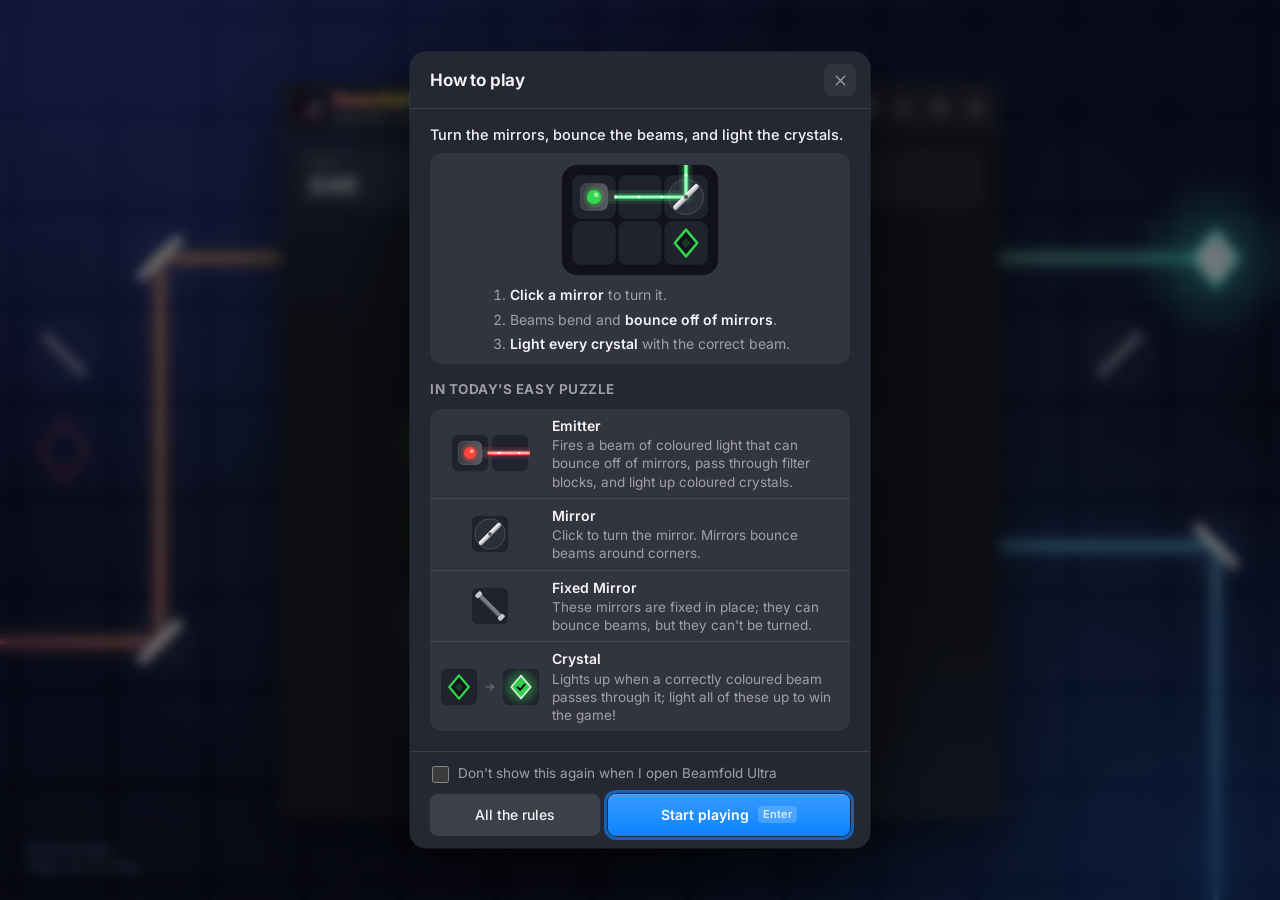
==== beamfold-ultra/index.html @ aa5f932f "One site: the home page and a page for each of the four games Co-Authored-By: Claude Fable 5.2 <nore" ====
<!doctype html>
<html lang="en">
<head>
<meta charset="utf-8">
<meta name="viewport" content="width=device-width, initial-scale=1, viewport-fit=cover">
<meta name="color-scheme" content="light dark">
<meta name="theme-color" content="#242634">
<title>Beamfold Ultra</title>
<meta name="description" content="The full Beamfold: coloured light, splitters and filters. A harder daily light puzzle.">
<link rel="icon" type="image/svg+xml" href="./favicon.svg">
<script>
  // Pick the theme before first paint so the page never flashes the wrong one.
  (function () {
    var t = null;
    try { t = (JSON.parse(localStorage.getItem('beamfold.ultra.v1') || '{}')).theme; } catch (e) { /* private mode */ }
    if (t !== 'light' && t !== 'dark') t = 'dark'; // dark unless the player has chosen light with the appearance button
    document.documentElement.dataset.theme = t;
  })();
</script>
  <script type="module" crossorigin src="./assets/index-Ds0seEr5.js"></script>
  <link rel="stylesheet" crossorigin href="./assets/index-DTbX7Xtz.css">
  <meta name="robots" content="noindex, nofollow">
</head>
<body>
<div id="desk">
  <!-- Behind the window on a big screen: a giant, dim Beamfold board, with the logo's beam bending round the window. -->
  <svg class="backdrop" aria-hidden="true" focusable="false">
    <defs>
      <pattern id="bd-tile" x="-48" y="-48" width="96" height="96" patternUnits="userSpaceOnUse"><rect x="5" y="5" width="86" height="86" rx="15"/></pattern>
      <linearGradient id="bd-a" gradientUnits="userSpaceOnUse" x1="-800" y1="192" x2="576" y2="-192"><stop offset="0" class="b1"/><stop offset=".5" class="b2"/><stop offset="1" class="b3"/></linearGradient>
      <linearGradient id="bd-b" gradientUnits="userSpaceOnUse" x1="576" y1="620" x2="330" y2="96"><stop offset="0" class="b4"/><stop offset="1" class="b5"/></linearGradient>
      <radialGradient id="bd-g"><stop offset="0" class="g1"/><stop offset="1" class="g2"/></radialGradient>
    </defs>
    <svg x="50%" y="50%" overflow="visible">
      <rect class="bd-tiles" x="-2400" y="-1500" width="4800" height="3000" fill="url(#bd-tile)"/>
      <g class="bd-scene">
      <g class="bd-ray" stroke="url(#bd-a)">
        <path class="halo" pathLength="1" d="M-1400 192H-480V-192H576"/>
        <path class="glow" pathLength="1" d="M-1400 192H-480V-192H576"/>
        <path class="core" pathLength="1" d="M-1400 192H-480V-192H576"/>
        <path class="hot" pathLength="1" d="M-1400 192H-480V-192H576"/>
      </g>
      <g class="bd-ray b" stroke="url(#bd-b)">
        <path class="halo" pathLength="1" d="M576 1100V96H0"/>
        <path class="glow" pathLength="1" d="M576 1100V96H0"/>
        <path class="core" pathLength="1" d="M576 1100V96H0"/>
        <path class="hot" pathLength="1" d="M576 1100V96H0"/>
      </g>
      <g class="bd-ring"><circle cx="-480" cy="192" r="31"/><circle cx="-480" cy="-192" r="31"/><circle cx="576" cy="96" r="31"/><circle cx="-576" cy="-96" r="31"/><circle cx="480" cy="-96" r="31"/></g>
      <g class="bd-mirror"><path d="M-498 210l36-36"/><path d="M-498-174l36-36"/><path d="M558 78l36 36"/></g>
      <g class="bd-mirror idle"><path d="M-594-114l36 36"/><path d="M462-78l36-36"/></g>
      <path class="bd-gem idle" d="M-576-30l24 30-24 30-24-30z"/>
      <circle class="bd-gem-glow" cx="576" cy="-192" r="84" fill="url(#bd-g)"/>
      <path class="bd-gem" d="M576-222l24 30-24 30-24-30z"/>
      <path class="bd-gem lit" d="M576-222l24 30-24 30-24-30z"/>
      </g>
    </svg>
  </svg>
  <p class="desk-note" aria-hidden="true">Bend the light.<br>Wake the crystals.</p>
  <main class="window" id="window">
    <header class="titlebar">
      <a class="home-link" href="../" title="All games" aria-label="All games" style="display:flex;flex:none;border-radius:8px"><img class="mark" src="./favicon.svg" alt="" width="30" height="30"></a>
      <div class="title">
        <h1><span class="wordmark name">Beamfold Ultra</span></h1>
        <p id="subtitle">Daily puzzle</p>
      </div>
      <nav class="toolbar" aria-label="Game menu">
        <button class="tb" data-act="intro" title="How to play" aria-label="How to play">
          <svg viewBox="0 0 24 24"><circle cx="12" cy="12" r="9"/><path d="M9.4 9.3a2.7 2.7 0 1 1 3.9 2.5c-.8.5-1.3 1-1.3 2"/><circle cx="12" cy="16.9" r=".6" fill="currentColor"/></svg>
        </button>
        <button class="tb" data-act="stats" title="Statistics" aria-label="Statistics">
          <svg viewBox="0 0 24 24"><path d="M5 20V11M12 20V4M19 20v-6"/></svg>
        </button>
        <button class="tb" data-act="sound" id="tb-sound" title="Sound" aria-label="Sound" aria-pressed="true"></button>
        <button class="tb" data-act="theme" id="tb-theme" title="Switch appearance" aria-label="Switch between light and dark"></button>
      </nav>
      <div class="seg" id="seg" role="tablist" aria-label="Puzzle">
        <i class="seg-thumb" aria-hidden="true"></i>
        <button role="tab" data-act="mode" data-mode="easy" aria-selected="false">Easy</button>
        <button role="tab" data-act="mode" data-mode="hard" aria-selected="false">Hard</button>
        <button role="tab" data-act="mode" data-mode="free" aria-selected="false">Free Play</button>
      </div>
    </header>

    <section class="gauges" aria-label="Progress">
      <div class="gauge">
        <span class="label">Time</span>
        <span class="value" id="g-time">0:00</span>
      </div>
      <div class="gauge">
        <span class="label">Moves</span>
        <span class="value"><span id="g-moves">0</span><small id="g-par"></small></span>
      </div>
      <div class="gauge">
        <span class="label">Crystals</span>
        <span class="pips" id="g-pips"></span>
      </div>
    </section>

    <section class="stage" id="stage">
      <canvas id="board" aria-label="Puzzle board"></canvas>
      <div class="cover" id="cover"></div>
    </section>

    <footer class="actions" id="actions"></footer>
  </main>
</div>

<div class="scrim" id="scrim" hidden>
  <div class="sheet" id="sheet" role="dialog" aria-modal="true" tabindex="-1"></div>
</div>
<div class="toast" id="toast" role="status" aria-live="polite"></div>
</body>
</html>
---- beamfold-ultra/assets/index-DTbX7Xtz.css ----
@font-face{font-family:Inter Variable;font-style:normal;font-display:swap;font-weight:100 900;src:url(./inter-latin-wght-normal-Dx4kXJAl.woff2)format("woff2")}:root{--font:-apple-system, BlinkMacSystemFont, "SF Pro Text", "Inter Variable", "Segoe UI", system-ui, sans-serif;--spring:cubic-bezier(.2, .9, .3, 1.25);--ease:cubic-bezier(.25, .1, .25, 1);--seg-w:168px;--red:#ff3b30;--green:#22b14c;--yellow:#f5a700;--blue:#007aff;--magenta:#c93fdc;--cyan:#12b3c7;--white:#fff;--desk:radial-gradient(1100px 760px at 12% 8%, #cfe0ff 0%, transparent 62%), radial-gradient(1000px 720px at 92% 94%, #ffd9ea 0%, transparent 60%), linear-gradient(160deg, #e6ebf8, #f2e9f7);--brand-1:#ec4a70;--brand-2:#e89a00;--brand-3:#0fb0ac;--bd-tile:#ffffff6b;--bd-tile-edge:#ffffffa6;--bd-1:#ff6f8f;--bd-2:#ffc21f;--bd-3:#22cfc8;--bd-4:#4d9dff;--bd-5:#b57bff;--bd-ray:.8;--bd-hot:.3;--bd-mirror:#98a0c6;--bd-mirror-shadow:#3c467840;--bd-ring:#ffffff80;--bd-ring-edge:#46508229;--bd-gem:#fff;--bd-note:#3c426480;--win-wash:radial-gradient(120% 50% at 0% 0%, #007aff0b, transparent 70%), radial-gradient(110% 45% at 100% 100%, #ff5a7a0a, transparent 70%);--win:#f6f6f7;--bar:#f6f6f7d1;--hair:#0000001a;--text:#1d1d1f;--text2:#6e6e73;--text3:#8e8e93;--accent:#007aff;--accent-hi:#2b90ff;--focus:#007aff80;--ctl:#fff;--ctl-edge:#00000024;--ctl-hover:#0000000f;--well:#0000000b;--tb-hover:#0000001a;--card:#ffffffd1;--sheet:#f8f8faf0;--sheet-solid:#f8f8fa;--scrim:#00000038;--win-shadow:0 0 0 .5px #00000038, 0 24px 70px #1e285a47, 0 4px 14px #0000001a;--pop-shadow:0 0 0 .5px #0003, 0 22px 60px #0000004d;--go-1:#ffb53d;--go-2:#ff9500;--go-ink:#2b1600;--go-glow:#ff950059;--easy:#007aff;--easy-bg:#d6e8ff;--easy-ink:#0058c4;--hard:#ff9500;--hard-bg:#ffe3bf;--hard-ink:#a85400;--free:#af52de;--free-bg:#ecdcf9;--free-ink:#7a2aa8;--solved-bg:#34c75933;--solved-ink:#1a7a36;--lightningcss-light:initial;--lightningcss-dark: ;color-scheme:light}:root[data-theme=dark]{--red:#ff5a50;--green:#32d74b;--yellow:#ffd60a;--blue:#4aa3ff;--magenta:#e667f5;--cyan:#5ce0ef;--white:#fff;--desk:radial-gradient(900px 640px at 50% 50%, #4da3ff33 0%, transparent 70%), radial-gradient(1100px 760px at 8% 4%, #222f78 0%, transparent 62%), radial-gradient(1000px 720px at 94% 96%, #14326e 0%, transparent 60%),  linear-gradient(160deg, #10143a, #090b18);--brand-1:#ff7a93;--brand-2:#ffd84d;--brand-3:#45e6e0;--bd-tile:#a0b4ff0e;--bd-tile-edge:#a0b4ff0d;--bd-1:#ff5a7a;--bd-2:#ffd84d;--bd-3:#45e6e0;--bd-4:#4da3ff;--bd-5:#5cc8ff;--bd-ray:.8;--bd-hot:.6;--bd-mirror:#fff;--bd-mirror-shadow:#0006;--bd-ring:#a0b4ff0d;--bd-ring-edge:#becdff29;--bd-gem:#eaffff;--bd-note:#c8d0ff6b;--win-wash:radial-gradient(120% 55% at 0% 0%, #4d82ff2b, transparent 70%), radial-gradient(110% 50% at 100% 100%, #4da3ff17, transparent 70%);--win:#1a1b25;--bar:#242634d1;--hair:#ffffff1a;--text:#f5f5f7;--text2:#a1a1a6;--text3:#6e6e73;--accent:#0a84ff;--accent-hi:#3a9bff;--focus:#0a84ffa6;--ctl:#ffffff1c;--ctl-edge:#ffffff12;--ctl-hover:#ffffff1a;--well:#ffffff0f;--tb-hover:#ffffff29;--card:#282a38d1;--sheet:#252733f0;--sheet-solid:#252733;--scrim:#00000080;--win-shadow:0 0 0 .5px #ffffff29, 0 24px 70px #0009;--pop-shadow:0 0 0 .5px #ffffff24, 0 22px 60px #0009;--easy:#0a84ff;--easy-bg:#1c3f6e;--easy-ink:#9ccbff;--hard:#ff9f0a;--hard-bg:#6b4513;--hard-ink:#ffcf8a;--free:#bf5af2;--free-bg:#4f2a6e;--free-ink:#e6c2ff;--solved-bg:#32d74b38;--solved-ink:#86e89b;--lightningcss-light: ;--lightningcss-dark:initial;color-scheme:dark}*{box-sizing:border-box}html,body{height:100%;margin:0}body{font:15px/1.45 var(--font);color:var(--text);background:var(--win);-webkit-font-smoothing:antialiased;-webkit-tap-highlight-color:transparent;overflow-x:hidden}button{font:inherit;color:inherit}h1,h2,h3,p{margin:0}[hidden]{display:none!important}#desk{min-height:100vh;background:var(--win);min-height:100dvh;display:flex}.window{width:100%;min-height:100vh;z-index:1;background:var(--win-wash), var(--win);min-height:100dvh;padding-bottom:env(safe-area-inset-bottom,0px);flex-direction:column;display:flex;position:relative}.titlebar{min-height:calc(52px + env(safe-area-inset-top,0px));padding:env(safe-area-inset-top,0px) 10px 0 16px;background:var(--bar);border-bottom:.5px solid var(--hair);-webkit-backdrop-filter:saturate(180%)blur(20px);backdrop-filter:saturate(180%)blur(20px);-webkit-user-select:none;user-select:none;flex-wrap:wrap;flex:none;align-items:center;display:flex;position:relative}.mark{border-radius:7.5px;flex:none;width:30px;height:30px;margin-right:10px;box-shadow:0 0 0 .5px #ffffff29,0 1px 3px #00000047}.title{flex:1;min-width:0;padding:9px 0}.title h1{letter-spacing:-.01em;font-size:15px;font-weight:650;line-height:1}.wordmark{width:auto;max-width:100%;height:14px;margin:1px 0 4px;display:block;overflow:visible}.b1{stop-color:var(--brand-1)}.b2{stop-color:var(--brand-2)}.b3{stop-color:var(--brand-3)}.sr{clip:rect(0 0 0 0);white-space:nowrap;border:0;width:1px;height:1px;margin:-1px;padding:0;position:absolute;overflow:hidden}.backdrop,.desk-note{display:none}.backdrop{z-index:0;pointer-events:none;width:100%;height:100%;position:fixed;top:0;left:0;-webkit-mask-image:radial-gradient(1180px 860px,#000 50%,#0000 100%);mask-image:radial-gradient(1180px 860px,#000 50%,#0000 100%)}.backdrop pattern rect{fill:var(--bd-tile);stroke:var(--bd-tile-edge);stroke-width:1px}.backdrop .b1{stop-color:var(--bd-1)}.backdrop .b2{stop-color:var(--bd-2)}.backdrop .b3{stop-color:var(--bd-3)}.backdrop .b4{stop-color:var(--bd-4)}.backdrop .b5{stop-color:var(--bd-5)}.bd-scene{transition:opacity 1.2s var(--ease)}#desk:has(.stage:not(.veiled)) .bd-scene{opacity:.13}.bd-ray{fill:none;stroke-linecap:round;stroke-linejoin:round;opacity:var(--bd-ray)}.bd-ray path{stroke-dasharray:1;stroke-dashoffset:1px;animation:1.7s cubic-bezier(.35,.1,.25,1) .5s forwards bd-draw}.bd-ray.b path{animation-duration:1.3s;animation-delay:.9s}.bd-ray .halo{stroke-width:30px;opacity:.1}.bd-ray .glow{stroke-width:15px;opacity:.22}.bd-ray .core{stroke-width:5.5px}.bd-ray .hot{stroke:#fff;stroke-width:1.6px;opacity:var(--bd-hot)}@keyframes bd-draw{to{stroke-dashoffset:0}}.bd-ring circle{fill:var(--bd-ring);stroke:var(--bd-ring-edge);stroke-width:1px}.bd-mirror{fill:none;stroke:var(--bd-mirror);stroke-width:8px;stroke-linecap:round;filter:drop-shadow(0 1px 2px var(--bd-mirror-shadow))}.bd-mirror.idle{opacity:.5}.desk-note{z-index:0;letter-spacing:-.005em;color:var(--bd-note);-webkit-user-select:none;user-select:none;pointer-events:none;margin:0;font-size:13px;font-weight:600;line-height:1.35;position:fixed;bottom:24px;left:28px}.title p{color:var(--text2);white-space:nowrap;text-overflow:ellipsis;font-size:12px;line-height:1.25;overflow:hidden}.toolbar{flex:none;gap:6px;display:flex}.tb{background:var(--well);width:34px;height:34px;color:var(--text2);cursor:pointer;transition:background-color .15s, color .15s, transform .15s var(--spring);border:0;border-radius:9px;flex:none;place-items:center;padding:0;display:grid}.tb svg{fill:none;stroke:currentColor;stroke-width:1.7px;stroke-linecap:round;stroke-linejoin:round;width:19px;height:19px}.tb:active{background:var(--tb-hover);transform:scale(.9)}.tb:focus-visible{outline:3px solid var(--focus);outline-offset:1px}.btn:focus-visible{outline:3px solid var(--focus);outline-offset:1px}.switch:focus-visible{outline:3px solid var(--focus);outline-offset:1px}.tb .swap{animation:swap .35s var(--spring);display:grid}@keyframes swap{0%{opacity:0;transform:rotate(-70deg)scale(.5)}}.seg{--n:2;grid-template-columns:repeat(var(--n), minmax(0, 1fr));background:var(--well);-webkit-user-select:none;user-select:none;border-radius:9px;flex:0 0 calc(100% - 6px);height:32px;margin:0 6px 10px 0;padding:2px;display:grid;position:relative}.seg-thumb{width:calc((100% - 4px) / var(--n));background:var(--easy-bg);height:calc(100% - 4px);box-shadow:0 0 0 .5px var(--ctl-edge), 0 1px 2.5px #00000029;transition:transform .34s var(--spring), background-color .25s;border-radius:7px;position:absolute;top:2px;left:2px}.seg[data-on=hard] .seg-thumb{background:var(--hard-bg);transform:translate(100%)}.seg button{z-index:1;color:var(--text2);cursor:pointer;background:0 0;border:0;border-radius:7px;padding:0;font-size:13.5px;font-weight:600;transition:color .2s;position:relative}.seg button[aria-selected=true]{color:var(--easy-ink)}.seg button[data-mode=hard][aria-selected=true]{color:var(--hard-ink)}.seg button.done:after{content:"✓";color:#34c759;margin-left:5px;font-weight:800}.seg button:focus-visible{outline:3px solid var(--focus);outline-offset:-1px}.seg.wide{flex:none;margin:0 0 14px}.stage.switching #board,.stage.switching .cover-card{animation:switch .38s var(--ease) both}@keyframes switch{0%{opacity:0;transform:scale(.97)}}.gauges{background:var(--well);border-radius:11px;flex:none;grid-template-columns:minmax(0,1fr) minmax(0,1fr) minmax(0,1.5fr);margin:14px 16px 0;display:grid}.gauge{min-width:0;padding:8px 14px 9px}.gauge+.gauge{box-shadow:-.5px 0 0 var(--hair)}.label{letter-spacing:.04em;text-transform:uppercase;color:var(--text3);font-size:11px;font-weight:600;display:block}.value{letter-spacing:-.02em;font-variant-numeric:tabular-nums;font-size:22px;font-weight:650;line-height:1.2;display:block}.value small{color:var(--text2);letter-spacing:0;margin-left:5px;font-size:13px;font-weight:500}.value .bump{animation:bump .28s var(--spring);display:inline-block}@keyframes bump{0%{opacity:.4;transform:translateY(-5px)scale(1.18)}}.pips{flex-wrap:wrap;align-items:center;gap:6px;min-height:26.4px;padding-top:3px;display:flex}.gempip{border:2px solid var(--text3);width:13px;height:13px;transition:background-color .25s, border-color .25s, transform .3s var(--spring), box-shadow .25s;background:0 0;border-radius:3px;flex:none;transform:rotate(45deg)}.gempip.on{border-color:var(--yellow);background:var(--yellow);box-shadow:0 0 8px -1px var(--yellow);transform:rotate(45deg)scale(1.12)}.gempip.bad{border-color:var(--red);background:var(--red)}.pips:has(>:nth-child(7)){gap:4px}.pips:has(>:nth-child(7))>*{border-width:1.5px;border-radius:2.5px;width:10px;height:10px}.pips:has(>:nth-child(9)){gap:3px}.pips:has(>:nth-child(9))>*{border-radius:2px;width:8px;height:8px}.pips.many{gap:5px}.pips.many .gempip{border-radius:2.5px;width:10px;height:10px}.stage.touchy{touch-action:manipulation;-webkit-user-select:none;user-select:none;-webkit-touch-callout:none}.stage{flex:1;place-items:center;min-height:0;padding:14px 12px;display:grid;position:relative}#board{touch-action:manipulation;transition:filter .5s var(--ease), opacity .5s var(--ease), transform .5s var(--ease);border-radius:16px;display:block}.stage.veiled #board{filter:blur(16px)saturate(.7);opacity:.55;transform:scale(.985)}.cover{opacity:0;pointer-events:none;transition:opacity .3s var(--ease);place-items:center;padding:16px;display:grid;position:absolute;top:0;bottom:0;left:0;right:0}.stage.veiled .cover{opacity:1;pointer-events:auto}.cover-card{text-align:center;background:var(--card);width:min(100%,300px);box-shadow:var(--pop-shadow);-webkit-backdrop-filter:saturate(180%)blur(28px);backdrop-filter:saturate(180%)blur(28px);transition:transform .45s var(--spring);border-radius:18px;padding:24px 22px 20px;transform:scale(.94)translateY(8px)}.stage.veiled .cover-card{transform:none}.app-icon{border-radius:16px;width:68px;height:68px;margin:0 auto 12px;display:block;box-shadow:0 6px 18px #00000040,0 0 0 .5px #0000004d}.cover-card h2{letter-spacing:-.02em;font-size:22px;font-weight:700}.cover-card .date{color:var(--text2);font-size:14px}.level{color:var(--text2);justify-items:center;gap:6px;margin:14px 0 16px;font-size:13px;display:grid}.level strong{color:var(--text);font-weight:600}.bars{align-items:flex-end;gap:4px;height:18px;display:flex}.bars i{background:var(--hair);border-radius:2px;width:6px}.bars i.on{background:var(--hard)}.bars.easy i.on{background:var(--easy)}.today{cursor:pointer;letter-spacing:.04em;text-transform:uppercase;color:var(--text3);background:0 0;border:0;border-radius:12px;justify-items:center;gap:7px;margin:-4px auto 16px;padding:0;font-size:11px;font-weight:600;display:grid}.today:focus-visible{outline:3px solid var(--focus);outline-offset:3px}.today-row{transition:transform .15s var(--spring)}.today:active .today-row{transform:scale(.96)}.today-row{background:var(--well);border-radius:12px;gap:5px;padding:6px 8px;display:flex}.today-row canvas{border-radius:8px}.bars i:first-child{height:6px}.bars i:nth-child(2){height:8px}.bars i:nth-child(3){height:10px}.bars i:nth-child(4){height:12px}.bars i:nth-child(5){height:14px}.bars i:nth-child(6){height:16px}.bars i:nth-child(7){height:18px}.fine{color:var(--text3);margin-top:10px;font-size:12px}.big-time{letter-spacing:-.03em;font-variant-numeric:tabular-nums;margin:4px 0 14px;font-size:34px;font-weight:650}.btn{background:var(--ctl);min-height:36px;box-shadow:0 0 0 .5px var(--ctl-edge), 0 .5px 1.5px #00000024;white-space:nowrap;cursor:pointer;transition:transform .15s var(--spring), filter .15s, opacity .2s, background-color .15s;border:0;border-radius:8px;justify-content:center;align-items:center;gap:7px;padding:0 14px;font-size:14px;font-weight:500;display:inline-flex}.btn svg{fill:none;stroke:currentColor;stroke-width:1.8px;stroke-linecap:round;stroke-linejoin:round;flex:none;width:16px;height:16px}.btn:active{filter:brightness(.94);transform:scale(.96)}.btn:disabled{opacity:.4;cursor:default;filter:none;transform:none}.btn.primary{background:linear-gradient(var(--accent-hi), var(--accent));color:#fff;font-weight:600;box-shadow:0 0 0 .5px #0000001f,0 1px 2px #0050c859,inset 0 .5px #ffffff47}.btn.large{border-radius:11px;width:100%;min-height:44px;padding:0 22px;font-size:16px}kbd{font:600 11px/1 var(--font);color:var(--text3);background:var(--well);border-radius:4px;margin-left:2px;padding:3px 5px}.btn.primary kbd{color:#fffc;background:#ffffff2e}.actions{flex:none;justify-content:center;align-items:center;gap:10px;min-height:52px;padding:0 16px 16px;display:flex}.actions.done{animation:rise .4s var(--spring);justify-content:space-between}.actions .goal{color:var(--text2);text-align:center;text-wrap:balance;margin:0;font-size:13.5px;line-height:1.35}@keyframes rise{0%{opacity:0;transform:translateY(8px)}}.summary{min-width:0;line-height:1.3}.summary strong{font-size:15px;font-weight:650;display:block}.summary span{color:var(--text2);font-variant-numeric:tabular-nums;font-size:12.5px}.actions .group{flex:none;gap:8px;display:flex}.scrim{z-index:20;background:var(--scrim);-webkit-backdrop-filter:blur(6px);backdrop-filter:blur(6px);opacity:0;transition:opacity .22s var(--ease);place-items:center;padding:16px;display:grid;position:fixed;top:0;bottom:0;left:0;right:0}.scrim.open{opacity:1}.sheet{width:min(100%,460px);max-height:calc(100vh - 32px);overscroll-behavior:contain;background:var(--sheet-solid);max-height:calc(100dvh - 32px);box-shadow:var(--pop-shadow);opacity:0;transition:transform .34s var(--spring), opacity .2s var(--ease);border-radius:16px;outline:none;overflow-y:auto;transform:translateY(14px)scale(.96)}.scrim.open .sheet{opacity:1;transform:none}.sheet-head{z-index:2;background:var(--sheet-solid);border-bottom:.5px solid var(--hair);justify-content:space-between;align-items:center;padding:12px 14px 12px 20px;display:flex;position:sticky;top:0}.sheet-head h2{letter-spacing:-.01em;font-size:17px;font-weight:650}.sheet-body{padding:16px 20px 20px}.sheet-body h3{letter-spacing:.04em;text-transform:uppercase;color:var(--text2);margin:22px 0 9px;font-size:13.5px;font-weight:650}.sheet-body h3:first-child{margin-top:0}.sheet-body p{color:var(--text2);font-size:14.5px}.sheet-body p strong{color:var(--text);font-weight:600}.lead{text-wrap:balance;font-size:16px;font-weight:500;line-height:1.4;color:var(--text)!important}.demo{background:var(--well);border-radius:12px;flex-direction:column;align-items:center;gap:12px;margin:12px 0 4px;padding:14px 14px 13px;display:flex}.demo canvas{border-radius:12px;flex:none}.demo ol{color:var(--text2);gap:4px;margin:0;padding-left:20px;font-size:14px;display:grid}.demo ol li{text-wrap:balance}.demo ol strong{color:var(--text);white-space:nowrap;font-weight:600}.pieces{background:var(--well);border-radius:12px;margin:0;padding:0;list-style:none}.pieces li{align-items:center;gap:12px;padding:9px 14px 9px 10px;display:flex}.pieces li+li{border-top:1px solid var(--hair)}.pieces .pic{flex:none;justify-content:center;align-items:center;gap:4px;width:100px;display:flex}.pieces .pic svg{width:14px;height:14px;stroke:var(--text3);fill:none;stroke-width:2px;stroke-linecap:round;stroke-linejoin:round;flex:none}.pieces b{font-size:14px;font-weight:600;display:block}.pieces span{color:var(--text2);font-size:13.5px;line-height:1.35;display:block}.modes{gap:8px;margin:10px 0 0;padding:0;list-style:none;display:grid}.modes li{background:var(--easy-bg);color:var(--easy-ink);border-radius:12px;padding:10px 14px 11px}.modes li.hard{background:var(--hard-bg);color:var(--hard-ink)}.modes b{font-size:14px;font-weight:700;line-height:1.35;display:block}.modes span{color:var(--text);font-size:13.5px;line-height:1.35;display:block}.invite.quiet{color:var(--text);margin-top:8px;font-weight:500}.invite.go{background:linear-gradient(180deg, var(--go-1), var(--go-2));color:var(--go-ink);box-shadow:0 2px 10px var(--go-glow);border-color:#0000;font-weight:700}.invite.go svg{transition:transform .25s var(--spring)}@media (hover:hover){.invite.go:hover{filter:brightness(1.06)}.invite.go:hover svg{transform:translate(4px)}}.result .invite.go{animation:go-in .5s var(--spring) .55s both}@keyframes go-in{0%{opacity:0;transform:translateY(8px)scale(.97)}}@media (prefers-reduced-motion:reduce){.result .invite.go{animation:none}}.invite{width:100%;min-height:40px;color:var(--accent);white-space:normal;text-align:center;justify-content:center;margin-top:14px;padding:8px 14px;font-weight:600;line-height:1.25}.setting{background:var(--well);border-radius:12px;justify-content:space-between;align-items:center;gap:14px;margin-top:16px;padding:11px 14px;display:flex}.setting b{font-size:14px;font-weight:600;display:block}.setting span{color:var(--text2);font-size:12.5px;display:block}.switch{cursor:pointer;background:#8e8e9373;border:0;border-radius:13px;flex:none;width:44px;height:26px;transition:background-color .22s;position:relative}.switch:after{content:"";width:22px;height:22px;transition:transform .28s var(--spring);background:#fff;border-radius:50%;position:absolute;top:2px;left:2px;box-shadow:0 1px 3px #0000004d}.switch[aria-checked=true]{background:#34c759}.switch[aria-checked=true]:after{transform:translate(18px)}.sheet-foot{justify-content:flex-end;gap:8px;margin-top:18px;display:flex}.sheet-foot.pinned{z-index:2;padding:12px 20px calc(12px + env(safe-area-inset-bottom,0px));background:var(--sheet-solid);border-top:.5px solid var(--hair);flex-wrap:wrap;margin:0;position:sticky;bottom:0}.sheet-foot.pinned .btn{flex:1;min-height:42px}.sheet-foot.pinned .btn.primary{flex:1.5}.check{color:var(--text2);cursor:pointer;-webkit-user-select:none;user-select:none;flex:0 0 100%;align-items:center;gap:9px;padding:0 2px 2px;font-size:13.5px;display:flex}.check input{width:17px;height:17px;accent-color:var(--accent);cursor:pointer;flex:none;margin:0}.check input:focus-visible{outline:3px solid var(--focus);outline-offset:2px}.result{text-align:center;padding:26px 20px 20px;position:relative}.tb.corner{z-index:1;position:absolute;top:12px;right:12px}.seal{width:64px;height:64px;margin:0 auto 10px;display:block}.seal circle{fill:#34c759;transform-origin:50%;animation:seal .5s var(--spring) both}.seal path{fill:none;stroke:#fff;stroke-width:3.2px;stroke-linecap:round;stroke-linejoin:round;stroke-dasharray:30;stroke-dashoffset:30px;animation:tick .38s .28s var(--ease) forwards}@keyframes seal{0%{opacity:0;transform:scale(.3)}}@keyframes tick{to{stroke-dashoffset:0}}.result h2{letter-spacing:-.02em;font-size:26px;font-weight:700}.result .sub{color:var(--text2);font-size:14px}.tiles{grid-template-columns:repeat(3,1fr);gap:8px;margin:16px 0 0;display:grid}.tiles.four{grid-template-columns:repeat(4,1fr)}.tile{background:var(--well);text-align:center;border-radius:11px;min-width:0;padding:10px 4px 9px}.tile b{letter-spacing:-.02em;font-variant-numeric:tabular-nums;font-size:22px;font-weight:650;line-height:1.2;display:block}.tile span{color:var(--text2);font-size:11.5px;line-height:1.3;display:block}.result .tile{animation:rise .45s var(--spring) both}.result .tile:first-child{animation-delay:.12s}.result .tile:nth-child(2){animation-delay:.19s}.result .tile:nth-child(3){animation-delay:.26s}.squares{flex-wrap:wrap;justify-content:center;gap:4px;max-width:300px;margin:16px auto 0;display:flex}.squares i{width:15px;height:15px;animation:pop .3s var(--spring) both;background:#34c759;border-radius:4px}.squares i.extra{background:#fc0}.squares i.more{width:auto;height:15px;font:600 12px/15px var(--font);color:var(--text2);background:0 0;font-style:normal}@keyframes pop{0%{transform:scale(0)}}.stars{vertical-align:middle;gap:2px;display:inline-flex}.stars i{display:grid}.stars svg{width:18px;height:18px;fill:var(--text3);opacity:.32;stroke:none}.stars i.on svg{fill:var(--yellow);opacity:1}.stars.mini svg{width:13px;height:13px}.value small .stars{vertical-align:1px}.stars.big{gap:6px;margin:2px 0 8px}.stars.big svg{width:50px;height:50px}.stars.big i.on svg{filter:drop-shadow(0 2px 8px #f5a70073)}.stars.big i{animation:pop .45s var(--spring) both}.stars.big i:first-child{animation-delay:.1s}.stars.big i:nth-child(2){transform-origin:50% 60%;margin-top:-8px;animation-delay:.24s}.stars.big i:nth-child(3){animation-delay:.38s}.dist-row .stars{display:flex}.caption{color:var(--text2);margin-top:7px;font-size:12.5px}.next{border-top:.5px solid var(--hair);color:var(--text2);text-align:center;margin-top:16px;padding-top:14px;font-size:13.5px}.next b{color:var(--text);font-variant-numeric:tabular-nums;font-weight:650}.result .row{grid-template-columns:1fr 1.3fr;gap:8px;margin-top:16px;display:grid}.result .row .btn{min-height:40px}.dist{gap:6px;display:grid}.dist-row{color:var(--text2);grid-template-columns:96px 1fr;align-items:center;gap:10px;font-size:13px;display:grid}.dist-bar{color:#fff;text-align:right;font-variant-numeric:tabular-nums;transform-origin:0;min-width:22px;height:20px;animation:grow .5s var(--spring) both;background:#8e8e9373;border-radius:6px;padding:0 7px;font-size:12px;font-weight:650;line-height:20px}.dist-bar.hot{background:var(--accent)}@keyframes grow{0%{opacity:0;transform:scaleX(.1)}}.empty{text-align:center;padding:8px 0 2px}.toast{left:50%;top:calc(64px + env(safe-area-inset-top,0px));z-index:30;background:var(--sheet);color:var(--text);box-shadow:var(--pop-shadow);-webkit-backdrop-filter:saturate(180%)blur(24px);backdrop-filter:saturate(180%)blur(24px);white-space:nowrap;text-overflow:ellipsis;opacity:0;pointer-events:none;max-width:calc(100vw - 24px);transition:opacity .2s, transform .3s var(--spring);border-radius:999px;padding:9px 15px;font-size:13.5px;font-weight:500;position:fixed;overflow:hidden;transform:translate(-50%,-12px)scale(.96)}.toast.show{opacity:1;transform:translate(-50%)}@media (max-width:480px){.gauge{padding-left:10px;padding-right:8px}.value{white-space:nowrap}.value small{margin-left:4px;font-size:12px}.dist-row{grid-template-columns:88px 1fr}.sheet-foot:not(.pinned) .btn{flex:1}}@media (max-width:480px) and (orientation:portrait){.actions.done{flex-direction:column;align-items:stretch;gap:10px}.actions.done .summary{text-align:center}.actions.done .group{grid-template-columns:1fr 1.2fr;display:grid}.actions.done .group.three{grid-template-columns:1fr 1fr 1.2fr}.actions.done .group.three .btn{padding:0 6px}}@media (max-width:340px){.mark{display:none}}@media (max-height:600px) and (orientation:portrait){.app-icon{border-radius:9px;width:38px;height:38px;margin-bottom:6px}.cover-card{padding:14px 18px}.cover-card .fine{display:none}.level{margin:8px 0 10px}.today{margin-bottom:10px}}@media (pointer:coarse){.tb{position:relative}.tb:after{content:"";position:absolute;top:-5px;bottom:-5px;left:-3px;right:-3px}.btn,.sheet-foot.pinned .btn{min-height:44px}.actions{min-height:60px}.seg button:before{content:"";position:absolute;top:-7px;bottom:-7px;left:0;right:0}.switch:before{content:"";position:absolute;top:-8px;bottom:-8px;left:-3px;right:-3px}.check{min-height:40px;padding-bottom:0}}@media (pointer:coarse) and (max-width:639px) and (orientation:portrait){.seg{height:38px}.seg button:before{top:-3px;bottom:-3px}.seg button{font-size:14px}}@media (hover:hover){.tb:hover{background:var(--tb-hover);color:var(--text)}.btn:hover:not(:disabled){filter:brightness(1.04)}:root[data-theme=dark] .btn:hover:not(:disabled){filter:brightness(1.2)}}@media (min-width:640px) and (min-height:560px){body{background:#dfe5f3}:root[data-theme=dark] body{background:#090b18}#desk{background:var(--desk);justify-content:center;align-items:center;padding:24px}.backdrop{display:block}.window{width:clamp(580px,80vh,880px);max-width:calc(100vw - 48px);min-height:0;box-shadow:var(--win-shadow);animation:open .5s var(--spring) both;border-radius:12px;overflow:hidden}@keyframes open{0%{opacity:0;transform:scale(.96)}}.titlebar{flex-wrap:nowrap}.title{max-width:calc(50% - var(--seg-w) / 2 - 46px);padding:0}.mark{border-radius:7px;width:28px;height:28px;margin-right:9px}.toolbar{margin-left:auto}.seg{width:var(--seg-w);height:28px;margin:0 0 0 calc(var(--seg-w) / -2);border-radius:8px;flex:none;position:absolute;top:12px;left:50%}.seg button{font-size:13px}.seg.wide{width:auto;height:30px;margin:0 0 14px;position:relative;top:auto;left:auto}.tb{border-radius:8px;width:30px;height:30px}.tb svg{width:17px;height:17px}.sheet .tb{width:32px;height:32px}.stage{padding:16px}.actions{min-height:54px;padding-bottom:18px}.toast{top:18px}}@media (min-width:640px) and (min-height:560px) and (max-height:800px){.mark{display:none}.title{max-width:calc(50% - var(--seg-w) / 2 - 9px)}}@media (pointer:coarse) and (min-width:640px) and (min-height:560px){.tb,.sheet .tb{width:36px;height:36px}.seg{height:34px;top:9px}.seg.wide{height:38px}}@media (min-width:1200px) and (min-height:560px){.desk-note{display:block}}@media (max-height:940px){.pieces li{padding-top:7px;padding-bottom:7px}.demo{gap:9px;margin-top:8px;padding:11px 14px 10px}.sheet-body h3{margin-top:16px}}@media (max-height:720px){.app-icon{border-radius:11px;width:46px;height:46px;margin-bottom:8px}.cover-card{padding:18px 20px 16px}.cover-card h2{font-size:20px}.level{margin:10px 0 12px}.today{margin-bottom:12px}.fine{margin-top:8px}}@media (orientation:landscape) and (max-height:559px){#desk,.window{height:100vh;height:100dvh;min-height:0}.window{grid-template-rows:auto auto minmax(0,1fr) auto;grid-template-columns:minmax(0,1fr) minmax(250px,300px);padding-bottom:0;display:grid}.stage{padding:8px 10px 8px calc(10px + env(safe-area-inset-left,0px));grid-area:1/1/-1}.titlebar,.gauges,.actions{margin-right:env(safe-area-inset-right,0px);grid-column:2}.titlebar{-webkit-backdrop-filter:none;backdrop-filter:none;background:0 0;border-bottom:0;grid-row:1;min-height:0;padding:2px 8px 0 4px}.title{padding:6px 0}.mark{display:none}.seg{height:30px;margin:2px 4px 0 0}.gauges{grid-row:2;grid-template-columns:1fr 1fr;margin:10px 12px 0 4px}.gauge{padding:6px 12px 7px}.gauge:nth-child(3){box-shadow:0 -.5px 0 var(--hair);grid-column:1/-1;justify-content:space-between;align-items:center;gap:10px;display:flex}.gauge:nth-child(3) .pips{justify-content:flex-end;min-height:22px;padding-top:0}.value{font-size:20px}.actions{padding:0 12px calc(10px + env(safe-area-inset-bottom,0px)) 4px;flex-wrap:wrap;grid-row:4;gap:8px;min-height:0}.actions .btn{flex:1;padding:0 8px}.actions.done{flex-direction:column;align-items:stretch;gap:8px}.actions.done .group{grid-template-columns:1fr 1.2fr;display:grid}.actions.done .group.three{grid-template-columns:1fr 1fr 1.2fr}.actions.done .group.three .btn{padding:0 6px}.cover{padding:8px}.demo{flex-direction:row;justify-content:center;gap:20px}.cover-card{width:min(100%,290px);padding:14px 18px}.app-icon,.cover-card .fine{display:none}.level{margin:8px 0 10px}.today{margin-bottom:10px}.big-time{margin:2px 0 10px;font-size:28px}.toast{top:10px}.scrim{padding:10px}.sheet{max-height:calc(100vh - 20px);max-height:calc(100dvh - 20px)}.result{padding:14px 20px 0}.seal{display:none}.result h2{font-size:21px}.tiles,.squares,.invite{margin-top:10px}.next{margin-top:10px;padding-top:10px}.result .row{background:var(--sheet-solid);border-top:.5px solid var(--hair);margin:10px -20px 0;padding:10px 20px 12px;position:sticky;bottom:0}}::view-transition-old(root){mix-blend-mode:normal;animation:none}::view-transition-new(root){mix-blend-mode:normal;animation:none}::view-transition-new(root){animation:reveal .55s var(--ease) both}@keyframes reveal{0%{clip-path:circle(0 at var(--vx,50%) var(--vy,0%))}to{clip-path:circle(150vmax at var(--vx,50%) var(--vy,0%))}}@media (prefers-reduced-motion:reduce){*,:before,:after{transition-duration:.01ms!important;animation-duration:.01ms!important;animation-delay:0s!important}}@font-face{font-family:Outfit Variable;font-style:normal;font-display:block;font-weight:100 900;src:url(./outfit-latin-wght-normal-Bc-8i84L.woff2)format("woff2")}.wordmark.name{width:max-content;height:14px;font:800 18.6px/14px "Outfit Variable", var(--font);letter-spacing:-.02em;white-space:nowrap;box-sizing:content-box;color:var(--brand-2);background:linear-gradient(90deg, var(--brand-1), var(--brand-2) 50%, var(--brand-3));-webkit-text-fill-color:transparent;-webkit-background-clip:text;background-clip:text;margin-bottom:-1px;padding-bottom:5px}:root{--seg-w:222px}.seg{--n:3}.bd-gem{fill:none;stroke:var(--bd-3);stroke-width:3px;stroke-linejoin:round;opacity:.75}.bd-gem.idle{stroke:var(--bd-1);opacity:.5}.bd-gem.lit{fill:var(--bd-gem);opacity:0;animation:bd-light .7s 2s var(--ease) forwards}.bd-gem-glow{opacity:0;animation:bd-light .9s 2s var(--ease) forwards}.backdrop .g1{stop-color:var(--bd-3);stop-opacity:.5}.backdrop .g2{stop-color:var(--bd-3);stop-opacity:0}@keyframes bd-light{to{opacity:1}}.seg[data-on=free] .seg-thumb{background:var(--free-bg);transform:translate(200%)}.seg button[data-mode=free][aria-selected=true]{color:var(--free-ink)}.seg.tiers{--n:4}.seg.tiers .seg-thumb{background:var(--free-bg)}.seg.tiers[data-on=easy] .seg-thumb{transform:none}.seg.tiers[data-on=medium] .seg-thumb{transform:translate(100%)}.seg.tiers[data-on=hard] .seg-thumb{transform:translate(200%)}.seg.tiers[data-on=extra] .seg-thumb{transform:translate(300%)}.seg.tiers button{white-space:nowrap}.seg.tiers button[aria-selected=true]{color:var(--free-ink)}.pip{border:2px solid var(--c);width:13px;height:13px;transition:background-color .25s, transform .3s var(--spring), box-shadow .25s;background:0 0;border-radius:3px;transform:rotate(45deg)}.pip.on{background:var(--f,var(--c));box-shadow:0 0 8px -1px var(--c);transform:rotate(45deg)scale(1.12)}.bars.free i.on{background:var(--free)}.pair{grid-template-columns:1fr 1.55fr;gap:8px;display:grid}.pair .btn.large{padding:0 8px}.mix{background:var(--well);border-radius:12px;grid-template-columns:auto 1fr;align-items:center;gap:14px;padding:12px 14px;display:grid}.mix canvas{border-radius:12px}.sums{color:var(--text2);gap:7px;font-size:13.5px;display:grid}.sum{align-items:center;gap:6px;display:flex}.dot{background:var(--c);border-radius:50%;flex:none;width:14px;height:14px;box-shadow:inset 0 0 0 .5px #00000040}.sum em{color:var(--text);margin-left:2px;font-style:normal;font-weight:600}.cheer{background:var(--free-bg);color:var(--free-ink);border-radius:10px;margin-top:12px;padding:9px 12px;font-size:14px;font-weight:600}.tier-info{line-height:1.4;font-size:13.5px!important}.levels{grid-template-columns:repeat(10,minmax(0,1fr));gap:6px;margin-top:12px;display:grid}.lv{background:var(--well);height:38px;color:var(--text);font-variant-numeric:tabular-nums;cursor:pointer;transition:transform .15s var(--spring), background-color .15s, box-shadow .15s;border:0;border-radius:9px;padding:0;font-size:14px;font-weight:600;position:relative}.levels .lv{animation:pop .3s var(--spring) both;animation-delay:calc(var(--i) * 7ms)}.lv:active{transform:scale(.9)}.lv:focus-visible{outline:3px solid var(--focus);outline-offset:1px}.lv.solved{background:var(--solved-bg);color:var(--solved-ink)}.lv.perfect:after{content:"★";color:var(--yellow);font-size:9px;line-height:1.2;position:absolute;top:1px;right:3px}.lv.going:before{content:"";background:var(--hard);border-radius:50%;width:5px;height:5px;margin-left:-2.5px;position:absolute;bottom:4px;left:50%}.lv.here{box-shadow:inset 0 0 0 2px var(--free)}.legend{flex-wrap:wrap;gap:6px 16px;margin-top:12px;display:flex;font-size:12.5px!important}.legend span{align-items:center;gap:6px;display:inline-flex}.legend .lv{cursor:default;border-radius:5px;flex:none;width:18px;height:18px}.legend .lv.perfect:after{font-size:8px;top:-2px;right:1px}.legend .lv.going:before{bottom:6.5px}@media (max-width:480px){.levels{grid-template-columns:repeat(5,minmax(0,1fr));gap:7px}.levels .lv{height:44px;font-size:15px}.seg.tiers button{letter-spacing:-.01em;font-size:12.5px}.mix{grid-template-columns:1fr;justify-items:center}}@media (pointer:coarse){.levels .lv{min-height:40px}}@media (hover:hover){.levels .lv:hover{background:var(--tb-hover)}.levels .lv.solved:hover{filter:brightness(1.08);background:var(--solved-bg)}}@media (pointer:coarse) and (min-width:640px) and (min-height:560px){.levels{grid-template-columns:repeat(8,minmax(0,1fr))}}@media (orientation:landscape) and (max-height:559px){.levels{grid-template-columns:repeat(8,minmax(0,1fr))}}
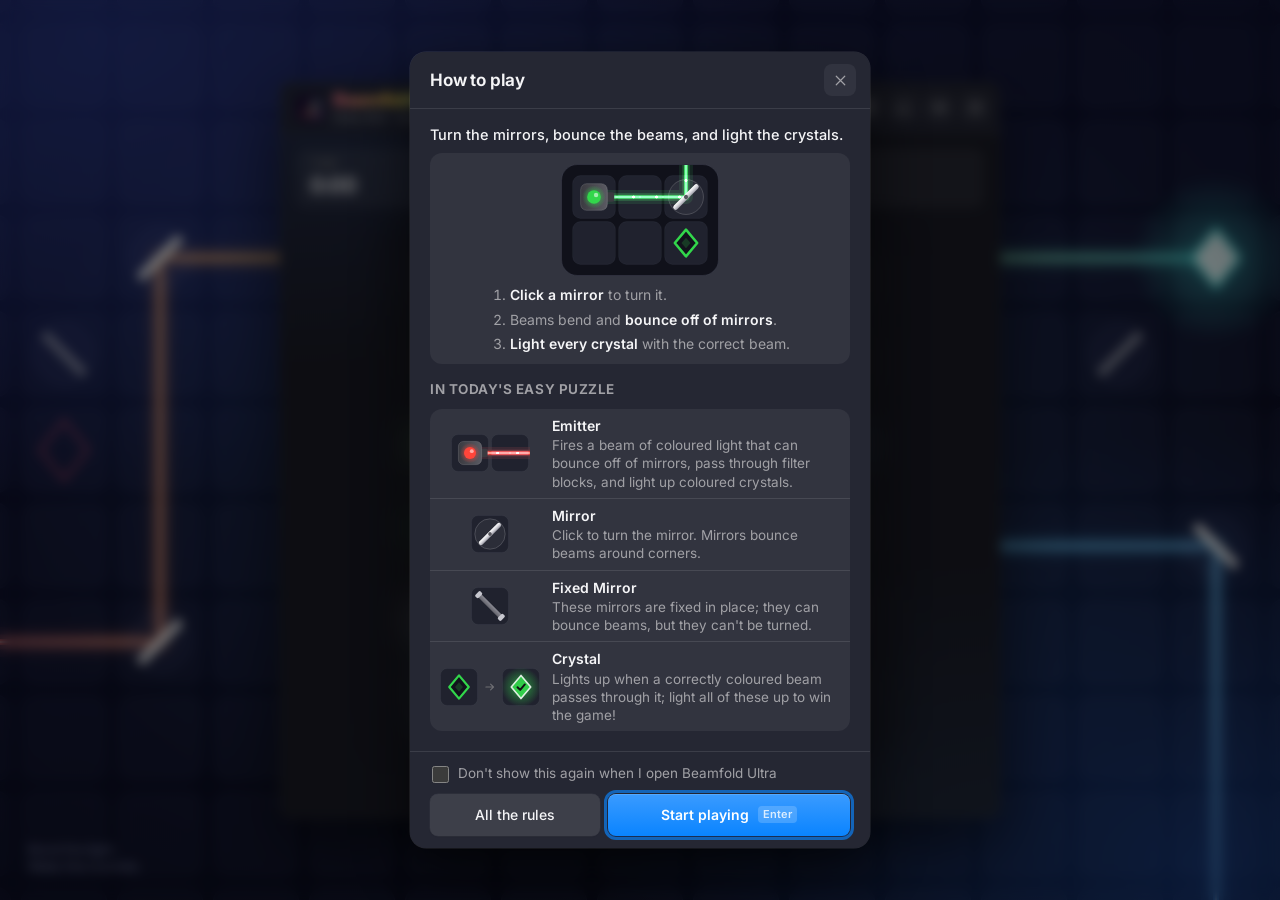
==== commit ef5c2afe: "A week of Shiftlight and Threadlight levels, a security policy, safer saved data, first-time hints C" ====
--- a/beamfold-ultra/index.html
+++ b/beamfold-ultra/index.html
@@ -1,6 +1,8 @@
 <!doctype html>
 <html lang="en">
 <head>
+  <meta http-equiv="Content-Security-Policy" content="default-src &#39;self&#39;; script-src &#39;self&#39; &#39;sha256-F8DfYt8jIrNemrvcXtFvC5m7Y2ojepIdBXbxNTXlcPc=&#39;; style-src &#39;self&#39; &#39;unsafe-inline&#39;; img-src &#39;self&#39; data:; font-src &#39;self&#39;; connect-src &#39;self&#39;; worker-src &#39;self&#39;; manifest-src &#39;self&#39;; object-src &#39;none&#39;; base-uri &#39;none&#39;; form-action &#39;none&#39;">
+
 <meta charset="utf-8">
 <meta name="viewport" content="width=device-width, initial-scale=1, viewport-fit=cover">
 <meta name="color-scheme" content="light dark">
@@ -17,7 +19,7 @@
     document.documentElement.dataset.theme = t;
   })();
 </script>
-  <script type="module" crossorigin src="./assets/index-Ds0seEr5.js"></script>
+  <script type="module" crossorigin src="./assets/index-DSQqKuOo.js"></script>
   <link rel="stylesheet" crossorigin href="./assets/index-DTbX7Xtz.css">
   <meta name="robots" content="noindex, nofollow">
 </head>
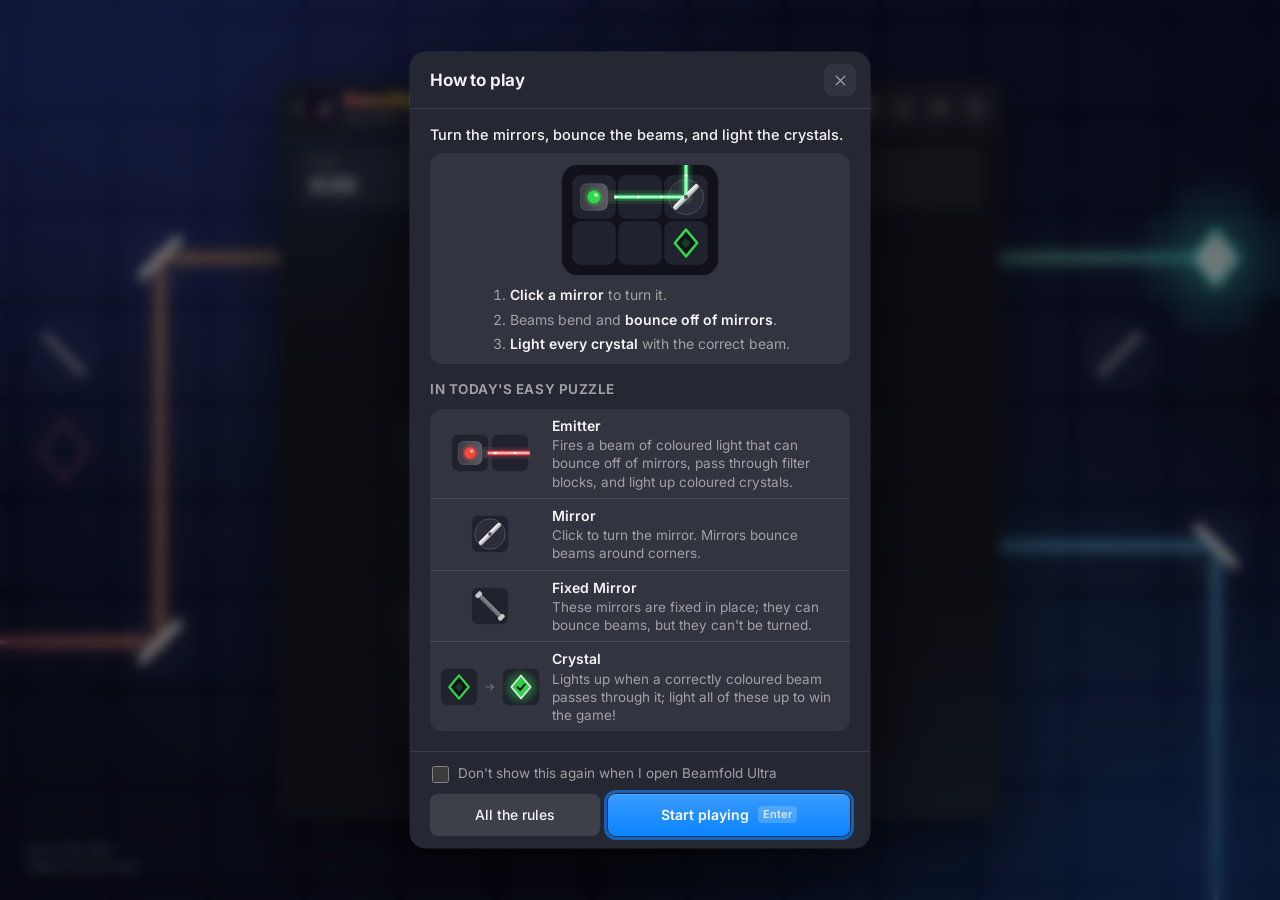
==== commit 3a9f6063: "Today's results on the home page, next-game offers, new home layout" ====
--- a/beamfold-ultra/index.html
+++ b/beamfold-ultra/index.html
@@ -19,8 +19,8 @@
     document.documentElement.dataset.theme = t;
   })();
 </script>
-  <script type="module" crossorigin src="./assets/index-DSQqKuOo.js"></script>
-  <link rel="stylesheet" crossorigin href="./assets/index-DTbX7Xtz.css">
+  <script type="module" crossorigin src="./assets/index-D7KRo44i.js"></script>
+  <link rel="stylesheet" crossorigin href="./assets/index-o7UDJ9lw.css">
   <meta name="robots" content="noindex, nofollow">
 </head>
 <body>
@@ -61,7 +61,7 @@
   <p class="desk-note" aria-hidden="true">Bend the light.<br>Wake the crystals.</p>
   <main class="window" id="window">
     <header class="titlebar">
-      <a class="home-link" href="../" title="All games" aria-label="All games" style="display:flex;flex:none;border-radius:8px"><img class="mark" src="./favicon.svg" alt="" width="30" height="30"></a>
+      <a class="home-link" href="../" title="All games" aria-label="All games"><svg viewBox="0 0 12 24" aria-hidden="true"><path d="M9 6l-6 6 6 6"/></svg><img class="mark" src="./favicon.svg" alt="" width="30" height="30"></a>
       <div class="title">
         <h1><span class="wordmark name">Beamfold Ultra</span></h1>
         <p id="subtitle">Daily puzzle</p>
--- a/beamfold-ultra/assets/index-o7UDJ9lw.css
+++ b/beamfold-ultra/assets/index-o7UDJ9lw.css
@@ -0,0 +1 @@
+@font-face{font-family:Inter Variable;font-style:normal;font-display:swap;font-weight:100 900;src:url(./inter-latin-wght-normal-Dx4kXJAl.woff2)format("woff2")}:root{--font:-apple-system, BlinkMacSystemFont, "SF Pro Text", "Inter Variable", "Segoe UI", system-ui, sans-serif;--spring:cubic-bezier(.2, .9, .3, 1.25);--ease:cubic-bezier(.25, .1, .25, 1);--seg-w:168px;--red:#ff3b30;--green:#22b14c;--yellow:#f5a700;--blue:#007aff;--magenta:#c93fdc;--cyan:#12b3c7;--white:#fff;--desk:radial-gradient(1100px 760px at 12% 8%, #cfe0ff 0%, transparent 62%), radial-gradient(1000px 720px at 92% 94%, #ffd9ea 0%, transparent 60%), linear-gradient(160deg, #e6ebf8, #f2e9f7);--brand-1:#ec4a70;--brand-2:#e89a00;--brand-3:#0fb0ac;--bd-tile:#ffffff6b;--bd-tile-edge:#ffffffa6;--bd-1:#ff6f8f;--bd-2:#ffc21f;--bd-3:#22cfc8;--bd-4:#4d9dff;--bd-5:#b57bff;--bd-ray:.8;--bd-hot:.3;--bd-mirror:#98a0c6;--bd-mirror-shadow:#3c467840;--bd-ring:#ffffff80;--bd-ring-edge:#46508229;--bd-gem:#fff;--bd-note:#3c426480;--win-wash:radial-gradient(120% 50% at 0% 0%, #007aff0b, transparent 70%), radial-gradient(110% 45% at 100% 100%, #ff5a7a0a, transparent 70%);--win:#f6f6f7;--bar:#f6f6f7d1;--hair:#0000001a;--text:#1d1d1f;--text2:#6e6e73;--text3:#8e8e93;--accent:#007aff;--accent-hi:#2b90ff;--focus:#007aff80;--ctl:#fff;--ctl-edge:#00000024;--ctl-hover:#0000000f;--well:#0000000b;--tb-hover:#0000001a;--card:#ffffffd1;--sheet:#f8f8faf0;--sheet-solid:#f8f8fa;--scrim:#00000038;--win-shadow:0 0 0 .5px #00000038, 0 24px 70px #1e285a47, 0 4px 14px #0000001a;--pop-shadow:0 0 0 .5px #0003, 0 22px 60px #0000004d;--go-1:#ffb53d;--go-2:#ff9500;--go-ink:#2b1600;--go-glow:#ff950059;--easy:#007aff;--easy-bg:#d6e8ff;--easy-ink:#0058c4;--hard:#ff9500;--hard-bg:#ffe3bf;--hard-ink:#a85400;--free:#af52de;--free-bg:#ecdcf9;--free-ink:#7a2aa8;--solved-bg:#34c75933;--solved-ink:#1a7a36;--lightningcss-light:initial;--lightningcss-dark: ;color-scheme:light}:root[data-theme=dark]{--red:#ff5a50;--green:#32d74b;--yellow:#ffd60a;--blue:#4aa3ff;--magenta:#e667f5;--cyan:#5ce0ef;--white:#fff;--desk:radial-gradient(900px 640px at 50% 50%, #4da3ff33 0%, transparent 70%), radial-gradient(1100px 760px at 8% 4%, #222f78 0%, transparent 62%), radial-gradient(1000px 720px at 94% 96%, #14326e 0%, transparent 60%),  linear-gradient(160deg, #10143a, #090b18);--brand-1:#ff7a93;--brand-2:#ffd84d;--brand-3:#45e6e0;--bd-tile:#a0b4ff0e;--bd-tile-edge:#a0b4ff0d;--bd-1:#ff5a7a;--bd-2:#ffd84d;--bd-3:#45e6e0;--bd-4:#4da3ff;--bd-5:#5cc8ff;--bd-ray:.8;--bd-hot:.6;--bd-mirror:#fff;--bd-mirror-shadow:#0006;--bd-ring:#a0b4ff0d;--bd-ring-edge:#becdff29;--bd-gem:#eaffff;--bd-note:#c8d0ff6b;--win-wash:radial-gradient(120% 55% at 0% 0%, #4d82ff2b, transparent 70%), radial-gradient(110% 50% at 100% 100%, #4da3ff17, transparent 70%);--win:#1a1b25;--bar:#242634d1;--hair:#ffffff1a;--text:#f5f5f7;--text2:#a1a1a6;--text3:#6e6e73;--accent:#0a84ff;--accent-hi:#3a9bff;--focus:#0a84ffa6;--ctl:#ffffff1c;--ctl-edge:#ffffff12;--ctl-hover:#ffffff1a;--well:#ffffff0f;--tb-hover:#ffffff29;--card:#282a38d1;--sheet:#252733f0;--sheet-solid:#252733;--scrim:#00000080;--win-shadow:0 0 0 .5px #ffffff29, 0 24px 70px #0009;--pop-shadow:0 0 0 .5px #ffffff24, 0 22px 60px #0009;--easy:#0a84ff;--easy-bg:#1c3f6e;--easy-ink:#9ccbff;--hard:#ff9f0a;--hard-bg:#6b4513;--hard-ink:#ffcf8a;--free:#bf5af2;--free-bg:#4f2a6e;--free-ink:#e6c2ff;--solved-bg:#32d74b38;--solved-ink:#86e89b;--lightningcss-light: ;--lightningcss-dark:initial;color-scheme:dark}*{box-sizing:border-box}html,body{height:100%;margin:0}body{font:15px/1.45 var(--font);color:var(--text);background:var(--win);-webkit-font-smoothing:antialiased;-webkit-tap-highlight-color:transparent;overflow-x:hidden}button{font:inherit;color:inherit}h1,h2,h3,p{margin:0}[hidden]{display:none!important}#desk{min-height:100vh;background:var(--win);min-height:100dvh;display:flex}.window{width:100%;min-height:100vh;z-index:1;background:var(--win-wash), var(--win);min-height:100dvh;padding-bottom:env(safe-area-inset-bottom,0px);flex-direction:column;display:flex;position:relative}.titlebar{min-height:calc(52px + env(safe-area-inset-top,0px));padding:env(safe-area-inset-top,0px) 10px 0 16px;background:var(--bar);border-bottom:.5px solid var(--hair);-webkit-backdrop-filter:saturate(180%)blur(20px);backdrop-filter:saturate(180%)blur(20px);-webkit-user-select:none;user-select:none;flex-wrap:wrap;flex:none;align-items:center;display:flex;position:relative}.mark{border-radius:7.5px;flex:none;width:30px;height:30px;margin-right:10px;box-shadow:0 0 0 .5px #ffffff29,0 1px 3px #00000047}.home-link{color:var(--text2);transition:color .15s, transform .2s var(--spring);border-radius:8px;flex:none;align-self:stretch;align-items:center;margin-left:-6px;padding-left:2px;display:flex}.home-link svg{fill:none;stroke:currentColor;stroke-width:2px;stroke-linecap:round;stroke-linejoin:round;flex:none;width:12px;height:24px;margin-right:3px}.home-link:focus-visible{outline:3px solid var(--focus);outline-offset:1px}.home-link:active{transform:scale(.94)}@media (hover:hover){.home-link:hover{color:var(--text);transform:translate(-2px)}}.title{flex:1;min-width:0;padding:9px 0}.title h1{letter-spacing:-.01em;font-size:15px;font-weight:650;line-height:1}.wordmark{width:auto;max-width:100%;height:14px;margin:1px 0 4px;display:block;overflow:visible}.b1{stop-color:var(--brand-1)}.b2{stop-color:var(--brand-2)}.b3{stop-color:var(--brand-3)}.sr{clip:rect(0 0 0 0);white-space:nowrap;border:0;width:1px;height:1px;margin:-1px;padding:0;position:absolute;overflow:hidden}.backdrop,.desk-note{display:none}.backdrop{z-index:0;pointer-events:none;width:100%;height:100%;position:fixed;top:0;left:0;-webkit-mask-image:radial-gradient(1180px 860px,#000 50%,#0000 100%);mask-image:radial-gradient(1180px 860px,#000 50%,#0000 100%)}.backdrop pattern rect{fill:var(--bd-tile);stroke:var(--bd-tile-edge);stroke-width:1px}.backdrop .b1{stop-color:var(--bd-1)}.backdrop .b2{stop-color:var(--bd-2)}.backdrop .b3{stop-color:var(--bd-3)}.backdrop .b4{stop-color:var(--bd-4)}.backdrop .b5{stop-color:var(--bd-5)}.bd-scene{transition:opacity 1.2s var(--ease)}#desk:has(.stage:not(.veiled)) .bd-scene{opacity:.13}.bd-ray{fill:none;stroke-linecap:round;stroke-linejoin:round;opacity:var(--bd-ray)}.bd-ray path{stroke-dasharray:1;stroke-dashoffset:1px;animation:1.7s cubic-bezier(.35,.1,.25,1) .5s forwards bd-draw}.bd-ray.b path{animation-duration:1.3s;animation-delay:.9s}.bd-ray .halo{stroke-width:30px;opacity:.1}.bd-ray .glow{stroke-width:15px;opacity:.22}.bd-ray .core{stroke-width:5.5px}.bd-ray .hot{stroke:#fff;stroke-width:1.6px;opacity:var(--bd-hot)}@keyframes bd-draw{to{stroke-dashoffset:0}}.bd-ring circle{fill:var(--bd-ring);stroke:var(--bd-ring-edge);stroke-width:1px}.bd-mirror{fill:none;stroke:var(--bd-mirror);stroke-width:8px;stroke-linecap:round;filter:drop-shadow(0 1px 2px var(--bd-mirror-shadow))}.bd-mirror.idle{opacity:.5}.desk-note{z-index:0;letter-spacing:-.005em;color:var(--bd-note);-webkit-user-select:none;user-select:none;pointer-events:none;margin:0;font-size:13px;font-weight:600;line-height:1.35;position:fixed;bottom:24px;left:28px}.title p{color:var(--text2);white-space:nowrap;text-overflow:ellipsis;font-size:12px;line-height:1.25;overflow:hidden}.toolbar{flex:none;gap:6px;display:flex}.tb{background:var(--well);width:34px;height:34px;color:var(--text2);cursor:pointer;transition:background-color .15s, color .15s, transform .15s var(--spring);border:0;border-radius:9px;flex:none;place-items:center;padding:0;display:grid}.tb svg{fill:none;stroke:currentColor;stroke-width:1.7px;stroke-linecap:round;stroke-linejoin:round;width:19px;height:19px}.tb:active{background:var(--tb-hover);transform:scale(.9)}.tb:focus-visible{outline:3px solid var(--focus);outline-offset:1px}.btn:focus-visible{outline:3px solid var(--focus);outline-offset:1px}.switch:focus-visible{outline:3px solid var(--focus);outline-offset:1px}.tb .swap{animation:swap .35s var(--spring);display:grid}@keyframes swap{0%{opacity:0;transform:rotate(-70deg)scale(.5)}}.seg{--n:2;grid-template-columns:repeat(var(--n), minmax(0, 1fr));background:var(--well);-webkit-user-select:none;user-select:none;border-radius:9px;flex:0 0 calc(100% - 6px);height:32px;margin:0 6px 10px 0;padding:2px;display:grid;position:relative}.seg-thumb{width:calc((100% - 4px) / var(--n));background:var(--easy-bg);height:calc(100% - 4px);box-shadow:0 0 0 .5px var(--ctl-edge), 0 1px 2.5px #00000029;transition:transform .34s var(--spring), background-color .25s;border-radius:7px;position:absolute;top:2px;left:2px}.seg[data-on=hard] .seg-thumb{background:var(--hard-bg);transform:translate(100%)}.seg button{z-index:1;color:var(--text2);cursor:pointer;background:0 0;border:0;border-radius:7px;padding:0;font-size:13.5px;font-weight:600;transition:color .2s;position:relative}.seg button[aria-selected=true]{color:var(--easy-ink)}.seg button[data-mode=hard][aria-selected=true]{color:var(--hard-ink)}.seg button.done:after{content:"✓";color:#34c759;margin-left:5px;font-weight:800}.seg button:focus-visible{outline:3px solid var(--focus);outline-offset:-1px}.seg.wide{flex:none;margin:0 0 14px}.stage.switching #board,.stage.switching .cover-card{animation:switch .38s var(--ease) both}@keyframes switch{0%{opacity:0;transform:scale(.97)}}.gauges{background:var(--well);border-radius:11px;flex:none;grid-template-columns:minmax(0,1fr) minmax(0,1fr) minmax(0,1.5fr);margin:14px 16px 0;display:grid}.gauge{min-width:0;padding:8px 14px 9px}.gauge+.gauge{box-shadow:-.5px 0 0 var(--hair)}.label{letter-spacing:.04em;text-transform:uppercase;color:var(--text3);font-size:11px;font-weight:600;display:block}.value{letter-spacing:-.02em;font-variant-numeric:tabular-nums;font-size:22px;font-weight:650;line-height:1.2;display:block}.value small{color:var(--text2);letter-spacing:0;margin-left:5px;font-size:13px;font-weight:500}.value .bump{animation:bump .28s var(--spring);display:inline-block}@keyframes bump{0%{opacity:.4;transform:translateY(-5px)scale(1.18)}}.pips{flex-wrap:wrap;align-items:center;gap:6px;min-height:26.4px;padding-top:3px;display:flex}.gempip{border:2px solid var(--text3);width:13px;height:13px;transition:background-color .25s, border-color .25s, transform .3s var(--spring), box-shadow .25s;background:0 0;border-radius:3px;flex:none;transform:rotate(45deg)}.gempip.on{border-color:var(--yellow);background:var(--yellow);box-shadow:0 0 8px -1px var(--yellow);transform:rotate(45deg)scale(1.12)}.gempip.bad{border-color:var(--red);background:var(--red)}.pips:has(>:nth-child(7)){gap:4px}.pips:has(>:nth-child(7))>*{border-width:1.5px;border-radius:2.5px;width:10px;height:10px}.pips:has(>:nth-child(9)){gap:3px}.pips:has(>:nth-child(9))>*{border-radius:2px;width:8px;height:8px}.pips.many{gap:5px}.pips.many .gempip{border-radius:2.5px;width:10px;height:10px}.stage.touchy{touch-action:manipulation;-webkit-user-select:none;user-select:none;-webkit-touch-callout:none}.stage{flex:1;place-items:center;min-height:0;padding:14px 12px;display:grid;position:relative}#board{touch-action:manipulation;transition:filter .5s var(--ease), opacity .5s var(--ease), transform .5s var(--ease);border-radius:16px;display:block}.stage.veiled #board{filter:blur(16px)saturate(.7);opacity:.55;transform:scale(.985)}.cover{opacity:0;pointer-events:none;transition:opacity .3s var(--ease);place-items:center;padding:16px;display:grid;position:absolute;top:0;bottom:0;left:0;right:0}.stage.veiled .cover{opacity:1;pointer-events:auto}.cover-card{text-align:center;background:var(--card);width:min(100%,300px);box-shadow:var(--pop-shadow);-webkit-backdrop-filter:saturate(180%)blur(28px);backdrop-filter:saturate(180%)blur(28px);transition:transform .45s var(--spring);border-radius:18px;padding:24px 22px 20px;transform:scale(.94)translateY(8px)}.stage.veiled .cover-card{transform:none}.app-icon{border-radius:16px;width:68px;height:68px;margin:0 auto 12px;display:block;box-shadow:0 6px 18px #00000040,0 0 0 .5px #0000004d}.cover-card h2{letter-spacing:-.02em;font-size:22px;font-weight:700}.cover-card .date{color:var(--text2);font-size:14px}.level{color:var(--text2);justify-items:center;gap:6px;margin:14px 0 16px;font-size:13px;display:grid}.level strong{color:var(--text);font-weight:600}.bars{align-items:flex-end;gap:4px;height:18px;display:flex}.bars i{background:var(--hair);border-radius:2px;width:6px}.bars i.on{background:var(--hard)}.bars.easy i.on{background:var(--easy)}.today{cursor:pointer;letter-spacing:.04em;text-transform:uppercase;color:var(--text3);background:0 0;border:0;border-radius:12px;justify-items:center;gap:7px;margin:-4px auto 16px;padding:0;font-size:11px;font-weight:600;display:grid}.today:focus-visible{outline:3px solid var(--focus);outline-offset:3px}.today-row{transition:transform .15s var(--spring)}.today:active .today-row{transform:scale(.96)}.today-row{background:var(--well);border-radius:12px;gap:5px;padding:6px 8px;display:flex}.today-row canvas{border-radius:8px}.bars i:first-child{height:6px}.bars i:nth-child(2){height:8px}.bars i:nth-child(3){height:10px}.bars i:nth-child(4){height:12px}.bars i:nth-child(5){height:14px}.bars i:nth-child(6){height:16px}.bars i:nth-child(7){height:18px}.fine{color:var(--text3);margin-top:10px;font-size:12px}.big-time{letter-spacing:-.03em;font-variant-numeric:tabular-nums;margin:4px 0 14px;font-size:34px;font-weight:650}.btn{background:var(--ctl);min-height:36px;box-shadow:0 0 0 .5px var(--ctl-edge), 0 .5px 1.5px #00000024;white-space:nowrap;cursor:pointer;transition:transform .15s var(--spring), filter .15s, opacity .2s, background-color .15s;border:0;border-radius:8px;justify-content:center;align-items:center;gap:7px;padding:0 14px;font-size:14px;font-weight:500;display:inline-flex}.btn svg{fill:none;stroke:currentColor;stroke-width:1.8px;stroke-linecap:round;stroke-linejoin:round;flex:none;width:16px;height:16px}.btn:active{filter:brightness(.94);transform:scale(.96)}.btn:disabled{opacity:.4;cursor:default;filter:none;transform:none}.btn.primary{background:linear-gradient(var(--accent-hi), var(--accent));color:#fff;font-weight:600;box-shadow:0 0 0 .5px #0000001f,0 1px 2px #0050c859,inset 0 .5px #ffffff47}.btn.large{border-radius:11px;width:100%;min-height:44px;padding:0 22px;font-size:16px}kbd{font:600 11px/1 var(--font);color:var(--text3);background:var(--well);border-radius:4px;margin-left:2px;padding:3px 5px}.btn.primary kbd{color:#fffc;background:#ffffff2e}.actions{flex:none;justify-content:center;align-items:center;gap:10px;min-height:52px;padding:0 16px 16px;display:flex}.actions.done{animation:rise .4s var(--spring);justify-content:space-between}.actions .goal{color:var(--text2);text-align:center;text-wrap:balance;margin:0;font-size:13.5px;line-height:1.35}@keyframes rise{0%{opacity:0;transform:translateY(8px)}}.summary{min-width:0;line-height:1.3}.summary strong{font-size:15px;font-weight:650;display:block}.summary span{color:var(--text2);font-variant-numeric:tabular-nums;font-size:12.5px}.actions .group{flex:none;gap:8px;display:flex}.scrim{z-index:20;background:var(--scrim);-webkit-backdrop-filter:blur(6px);backdrop-filter:blur(6px);opacity:0;transition:opacity .22s var(--ease);place-items:center;padding:16px;display:grid;position:fixed;top:0;bottom:0;left:0;right:0}.scrim.open{opacity:1}.sheet{width:min(100%,460px);max-height:calc(100vh - 32px);overscroll-behavior:contain;background:var(--sheet-solid);max-height:calc(100dvh - 32px);box-shadow:var(--pop-shadow);opacity:0;transition:transform .34s var(--spring), opacity .2s var(--ease);border-radius:16px;outline:none;overflow-y:auto;transform:translateY(14px)scale(.96)}.scrim.open .sheet{opacity:1;transform:none}.sheet-head{z-index:2;background:var(--sheet-solid);border-bottom:.5px solid var(--hair);justify-content:space-between;align-items:center;padding:12px 14px 12px 20px;display:flex;position:sticky;top:0}.sheet-head h2{letter-spacing:-.01em;font-size:17px;font-weight:650}.sheet-body{padding:16px 20px 20px}.sheet-body h3{letter-spacing:.04em;text-transform:uppercase;color:var(--text2);margin:22px 0 9px;font-size:13.5px;font-weight:650}.sheet-body h3:first-child{margin-top:0}.sheet-body p{color:var(--text2);font-size:14.5px}.sheet-body p strong{color:var(--text);font-weight:600}.lead{text-wrap:balance;font-size:16px;font-weight:500;line-height:1.4;color:var(--text)!important}.demo{background:var(--well);border-radius:12px;flex-direction:column;align-items:center;gap:12px;margin:12px 0 4px;padding:14px 14px 13px;display:flex}.demo canvas{border-radius:12px;flex:none}.demo ol{color:var(--text2);gap:4px;margin:0;padding-left:20px;font-size:14px;display:grid}.demo ol li{text-wrap:balance}.demo ol strong{color:var(--text);white-space:nowrap;font-weight:600}.pieces{background:var(--well);border-radius:12px;margin:0;padding:0;list-style:none}.pieces li{align-items:center;gap:12px;padding:9px 14px 9px 10px;display:flex}.pieces li+li{border-top:1px solid var(--hair)}.pieces .pic{flex:none;justify-content:center;align-items:center;gap:4px;width:100px;display:flex}.pieces .pic svg{width:14px;height:14px;stroke:var(--text3);fill:none;stroke-width:2px;stroke-linecap:round;stroke-linejoin:round;flex:none}.pieces b{font-size:14px;font-weight:600;display:block}.pieces span{color:var(--text2);font-size:13.5px;line-height:1.35;display:block}.modes{gap:8px;margin:10px 0 0;padding:0;list-style:none;display:grid}.modes li{background:var(--easy-bg);color:var(--easy-ink);border-radius:12px;padding:10px 14px 11px}.modes li.hard{background:var(--hard-bg);color:var(--hard-ink)}.modes b{font-size:14px;font-weight:700;line-height:1.35;display:block}.modes span{color:var(--text);font-size:13.5px;line-height:1.35;display:block}a.btn{color:inherit;text-decoration:none}.invite.onward img{border-radius:6px;flex:none}.invite.onward.quiet{color:var(--text)}.invite-pair{grid-template-columns:1fr 1.3fr;gap:8px;margin-top:8px;display:grid}.invite-pair .invite{margin-top:0;padding:8px 10px}.invite.quiet{color:var(--text);margin-top:8px;font-weight:500}.invite.go{background:linear-gradient(180deg, var(--go-1), var(--go-2));color:var(--go-ink);box-shadow:0 2px 10px var(--go-glow);border-color:#0000;font-weight:700}.invite.go svg{transition:transform .25s var(--spring)}@media (hover:hover){.invite.go:hover{filter:brightness(1.06)}.invite.go:hover svg{transform:translate(4px)}}.result .invite.go{animation:go-in .5s var(--spring) .55s both}@keyframes go-in{0%{opacity:0;transform:translateY(8px)scale(.97)}}@media (prefers-reduced-motion:reduce){.result .invite.go{animation:none}}.invite{width:100%;min-height:40px;color:var(--accent);white-space:normal;text-align:center;justify-content:center;margin-top:14px;padding:8px 14px;font-weight:600;line-height:1.25}.setting{background:var(--well);border-radius:12px;justify-content:space-between;align-items:center;gap:14px;margin-top:16px;padding:11px 14px;display:flex}.setting b{font-size:14px;font-weight:600;display:block}.setting span{color:var(--text2);font-size:12.5px;display:block}.switch{cursor:pointer;background:#8e8e9373;border:0;border-radius:13px;flex:none;width:44px;height:26px;transition:background-color .22s;position:relative}.switch:after{content:"";width:22px;height:22px;transition:transform .28s var(--spring);background:#fff;border-radius:50%;position:absolute;top:2px;left:2px;box-shadow:0 1px 3px #0000004d}.switch[aria-checked=true]{background:#34c759}.switch[aria-checked=true]:after{transform:translate(18px)}.sheet-foot{justify-content:flex-end;gap:8px;margin-top:18px;display:flex}.sheet-foot.pinned{z-index:2;padding:12px 20px calc(12px + env(safe-area-inset-bottom,0px));background:var(--sheet-solid);border-top:.5px solid var(--hair);flex-wrap:wrap;margin:0;position:sticky;bottom:0}.sheet-foot.pinned .btn{flex:1;min-height:42px}.sheet-foot.pinned .btn.primary{flex:1.5}.check{color:var(--text2);cursor:pointer;-webkit-user-select:none;user-select:none;flex:0 0 100%;align-items:center;gap:9px;padding:0 2px 2px;font-size:13.5px;display:flex}.check input{width:17px;height:17px;accent-color:var(--accent);cursor:pointer;flex:none;margin:0}.check input:focus-visible{outline:3px solid var(--focus);outline-offset:2px}.result{text-align:center;padding:26px 20px 20px;position:relative}.tb.corner{z-index:1;position:absolute;top:12px;right:12px}.seal{width:64px;height:64px;margin:0 auto 10px;display:block}.seal circle{fill:#34c759;transform-origin:50%;animation:seal .5s var(--spring) both}.seal path{fill:none;stroke:#fff;stroke-width:3.2px;stroke-linecap:round;stroke-linejoin:round;stroke-dasharray:30;stroke-dashoffset:30px;animation:tick .38s .28s var(--ease) forwards}@keyframes seal{0%{opacity:0;transform:scale(.3)}}@keyframes tick{to{stroke-dashoffset:0}}.result h2{letter-spacing:-.02em;font-size:26px;font-weight:700}.result .sub{color:var(--text2);font-size:14px}.tiles{grid-template-columns:repeat(3,1fr);gap:8px;margin:16px 0 0;display:grid}.tiles.four{grid-template-columns:repeat(4,1fr)}.tile{background:var(--well);text-align:center;border-radius:11px;min-width:0;padding:10px 4px 9px}.tile b{letter-spacing:-.02em;font-variant-numeric:tabular-nums;font-size:22px;font-weight:650;line-height:1.2;display:block}.tile span{color:var(--text2);font-size:11.5px;line-height:1.3;display:block}.result .tile{animation:rise .45s var(--spring) both}.result .tile:first-child{animation-delay:.12s}.result .tile:nth-child(2){animation-delay:.19s}.result .tile:nth-child(3){animation-delay:.26s}.squares{flex-wrap:wrap;justify-content:center;gap:4px;max-width:300px;margin:16px auto 0;display:flex}.squares i{width:15px;height:15px;animation:pop .3s var(--spring) both;background:#34c759;border-radius:4px}.squares i.extra{background:#fc0}.squares i.more{width:auto;height:15px;font:600 12px/15px var(--font);color:var(--text2);background:0 0;font-style:normal}@keyframes pop{0%{transform:scale(0)}}.stars{vertical-align:middle;gap:2px;display:inline-flex}.stars i{display:grid}.stars svg{width:18px;height:18px;fill:var(--text3);opacity:.32;stroke:none}.stars i.on svg{fill:var(--yellow);opacity:1}.stars.mini svg{width:13px;height:13px}.value small .stars{vertical-align:1px}.stars.big{gap:6px;margin:2px 0 8px}.stars.big svg{width:50px;height:50px}.stars.big i.on svg{filter:drop-shadow(0 2px 8px #f5a70073)}.stars.big i{animation:pop .45s var(--spring) both}.stars.big i:first-child{animation-delay:.1s}.stars.big i:nth-child(2){transform-origin:50% 60%;margin-top:-8px;animation-delay:.24s}.stars.big i:nth-child(3){animation-delay:.38s}.dist-row .stars{display:flex}.caption{color:var(--text2);margin-top:7px;font-size:12.5px}.next{border-top:.5px solid var(--hair);color:var(--text2);text-align:center;margin-top:16px;padding-top:14px;font-size:13.5px}.next b{color:var(--text);font-variant-numeric:tabular-nums;font-weight:650}.result .row{grid-template-columns:1fr 1.3fr;gap:8px;margin-top:16px;display:grid}.result .row .btn{min-height:40px}.dist{gap:6px;display:grid}.dist-row{color:var(--text2);grid-template-columns:96px 1fr;align-items:center;gap:10px;font-size:13px;display:grid}.dist-bar{color:#fff;text-align:right;font-variant-numeric:tabular-nums;transform-origin:0;min-width:22px;height:20px;animation:grow .5s var(--spring) both;background:#8e8e9373;border-radius:6px;padding:0 7px;font-size:12px;font-weight:650;line-height:20px}.dist-bar.hot{background:var(--accent)}@keyframes grow{0%{opacity:0;transform:scaleX(.1)}}.empty{text-align:center;padding:8px 0 2px}.toast{left:50%;top:calc(64px + env(safe-area-inset-top,0px));z-index:30;background:var(--sheet);color:var(--text);box-shadow:var(--pop-shadow);-webkit-backdrop-filter:saturate(180%)blur(24px);backdrop-filter:saturate(180%)blur(24px);white-space:nowrap;text-overflow:ellipsis;opacity:0;pointer-events:none;max-width:calc(100vw - 24px);transition:opacity .2s, transform .3s var(--spring);border-radius:999px;padding:9px 15px;font-size:13.5px;font-weight:500;position:fixed;overflow:hidden;transform:translate(-50%,-12px)scale(.96)}.toast.show{opacity:1;transform:translate(-50%)}@media (max-width:480px){.gauge{padding-left:10px;padding-right:8px}.value{white-space:nowrap}.value small{margin-left:4px;font-size:12px}.dist-row{grid-template-columns:88px 1fr}.sheet-foot:not(.pinned) .btn{flex:1}}@media (max-width:480px) and (orientation:portrait){.actions.done{flex-direction:column;align-items:stretch;gap:10px}.actions.done .summary{text-align:center}.actions.done .group{grid-template-columns:1fr 1.2fr;display:grid}.actions.done .group.three{grid-template-columns:1fr 1fr 1.2fr}.actions.done .group.three .btn{padding:0 6px}}@media (max-width:340px){.mark{display:none}}@media (max-height:600px) and (orientation:portrait){.app-icon{border-radius:9px;width:38px;height:38px;margin-bottom:6px}.cover-card{padding:14px 18px}.cover-card .fine{display:none}.level{margin:8px 0 10px}.today{margin-bottom:10px}}@media (pointer:coarse){.tb{position:relative}.tb:after{content:"";position:absolute;top:-5px;bottom:-5px;left:-3px;right:-3px}.btn,.sheet-foot.pinned .btn{min-height:44px}.actions{min-height:60px}.seg button:before{content:"";position:absolute;top:-7px;bottom:-7px;left:0;right:0}.switch:before{content:"";position:absolute;top:-8px;bottom:-8px;left:-3px;right:-3px}.check{min-height:40px;padding-bottom:0}}@media (pointer:coarse) and (max-width:639px) and (orientation:portrait){.seg{height:38px}.seg button:before{top:-3px;bottom:-3px}.seg button{font-size:14px}}@media (hover:hover){.tb:hover{background:var(--tb-hover);color:var(--text)}.btn:hover:not(:disabled){filter:brightness(1.04)}:root[data-theme=dark] .btn:hover:not(:disabled){filter:brightness(1.2)}}@media (min-width:640px) and (min-height:560px){body{background:#dfe5f3}:root[data-theme=dark] body{background:#090b18}#desk{background:var(--desk);justify-content:center;align-items:center;padding:24px}.backdrop{display:block}.window{width:clamp(580px,80vh,880px);max-width:calc(100vw - 48px);min-height:0;box-shadow:var(--win-shadow);animation:open .5s var(--spring) both;border-radius:12px;overflow:hidden}@keyframes open{0%{opacity:0;transform:scale(.96)}}.titlebar{flex-wrap:nowrap}.title{max-width:calc(50% - var(--seg-w) / 2 - 46px);padding:0}.mark{border-radius:7px;width:28px;height:28px;margin-right:9px}.toolbar{margin-left:auto}.seg{width:var(--seg-w);height:28px;margin:0 0 0 calc(var(--seg-w) / -2);border-radius:8px;flex:none;position:absolute;top:12px;left:50%}.seg button{font-size:13px}.seg.wide{width:auto;height:30px;margin:0 0 14px;position:relative;top:auto;left:auto}.tb{border-radius:8px;width:30px;height:30px}.tb svg{width:17px;height:17px}.sheet .tb{width:32px;height:32px}.stage{padding:16px}.actions{min-height:54px;padding-bottom:18px}.toast{top:18px}}@media (min-width:640px) and (min-height:560px) and (max-height:800px){.mark{display:none}.title{max-width:calc(50% - var(--seg-w) / 2 - 9px)}}@media (pointer:coarse) and (min-width:640px) and (min-height:560px){.tb,.sheet .tb{width:36px;height:36px}.seg{height:34px;top:9px}.seg.wide{height:38px}}@media (min-width:1200px) and (min-height:560px){.desk-note{display:block}}@media (max-height:940px){.pieces li{padding-top:7px;padding-bottom:7px}.demo{gap:9px;margin-top:8px;padding:11px 14px 10px}.sheet-body h3{margin-top:16px}}@media (max-height:720px){.app-icon{border-radius:11px;width:46px;height:46px;margin-bottom:8px}.cover-card{padding:18px 20px 16px}.cover-card h2{font-size:20px}.level{margin:10px 0 12px}.today{margin-bottom:12px}.fine{margin-top:8px}}@media (orientation:landscape) and (max-height:559px){#desk,.window{height:100vh;height:100dvh;min-height:0}.window{grid-template-rows:auto auto minmax(0,1fr) auto;grid-template-columns:minmax(0,1fr) minmax(250px,300px);padding-bottom:0;display:grid}.stage{padding:8px 10px 8px calc(10px + env(safe-area-inset-left,0px));grid-area:1/1/-1}.titlebar,.gauges,.actions{margin-right:env(safe-area-inset-right,0px);grid-column:2}.titlebar{-webkit-backdrop-filter:none;backdrop-filter:none;background:0 0;border-bottom:0;grid-row:1;min-height:0;padding:2px 8px 0 4px}.title{padding:6px 0}.mark{display:none}.seg{height:30px;margin:2px 4px 0 0}.gauges{grid-row:2;grid-template-columns:1fr 1fr;margin:10px 12px 0 4px}.gauge{padding:6px 12px 7px}.gauge:nth-child(3){box-shadow:0 -.5px 0 var(--hair);grid-column:1/-1;justify-content:space-between;align-items:center;gap:10px;display:flex}.gauge:nth-child(3) .pips{justify-content:flex-end;min-height:22px;padding-top:0}.value{font-size:20px}.actions{padding:0 12px calc(10px + env(safe-area-inset-bottom,0px)) 4px;flex-wrap:wrap;grid-row:4;gap:8px;min-height:0}.actions .btn{flex:1;padding:0 8px}.actions.done{flex-direction:column;align-items:stretch;gap:8px}.actions.done .group{grid-template-columns:1fr 1.2fr;display:grid}.actions.done .group.three{grid-template-columns:1fr 1fr 1.2fr}.actions.done .group.three .btn{padding:0 6px}.cover{padding:8px}.demo{flex-direction:row;justify-content:center;gap:20px}.cover-card{width:min(100%,290px);padding:14px 18px}.app-icon,.cover-card .fine{display:none}.level{margin:8px 0 10px}.today{margin-bottom:10px}.big-time{margin:2px 0 10px;font-size:28px}.toast{top:10px}.scrim{padding:10px}.sheet{max-height:calc(100vh - 20px);max-height:calc(100dvh - 20px)}.result{padding:14px 20px 0}.seal{display:none}.result h2{font-size:21px}.tiles,.squares,.invite{margin-top:10px}.next{margin-top:10px;padding-top:10px}.result .row{background:var(--sheet-solid);border-top:.5px solid var(--hair);margin:10px -20px 0;padding:10px 20px 12px;position:sticky;bottom:0}}::view-transition-old(root){mix-blend-mode:normal;animation:none}::view-transition-new(root){mix-blend-mode:normal;animation:none}::view-transition-new(root){animation:reveal .55s var(--ease) both}@keyframes reveal{0%{clip-path:circle(0 at var(--vx,50%) var(--vy,0%))}to{clip-path:circle(150vmax at var(--vx,50%) var(--vy,0%))}}@media (prefers-reduced-motion:reduce){*,:before,:after{transition-duration:.01ms!important;animation-duration:.01ms!important;animation-delay:0s!important}}@font-face{font-family:Outfit Variable;font-style:normal;font-display:block;font-weight:100 900;src:url(./outfit-latin-wght-normal-Bc-8i84L.woff2)format("woff2")}.wordmark.name{width:max-content;height:14px;font:800 18.6px/14px "Outfit Variable", var(--font);letter-spacing:-.02em;white-space:nowrap;box-sizing:content-box;color:var(--brand-2);background:linear-gradient(90deg, var(--brand-1), var(--brand-2) 50%, var(--brand-3));-webkit-text-fill-color:transparent;-webkit-background-clip:text;background-clip:text;margin-bottom:-1px;padding-bottom:5px}:root{--seg-w:222px}.seg{--n:3}.bd-gem{fill:none;stroke:var(--bd-3);stroke-width:3px;stroke-linejoin:round;opacity:.75}.bd-gem.idle{stroke:var(--bd-1);opacity:.5}.bd-gem.lit{fill:var(--bd-gem);opacity:0;animation:bd-light .7s 2s var(--ease) forwards}.bd-gem-glow{opacity:0;animation:bd-light .9s 2s var(--ease) forwards}.backdrop .g1{stop-color:var(--bd-3);stop-opacity:.5}.backdrop .g2{stop-color:var(--bd-3);stop-opacity:0}@keyframes bd-light{to{opacity:1}}.seg[data-on=free] .seg-thumb{background:var(--free-bg);transform:translate(200%)}.seg button[data-mode=free][aria-selected=true]{color:var(--free-ink)}.seg.tiers{--n:4}.seg.tiers .seg-thumb{background:var(--free-bg)}.seg.tiers[data-on=easy] .seg-thumb{transform:none}.seg.tiers[data-on=medium] .seg-thumb{transform:translate(100%)}.seg.tiers[data-on=hard] .seg-thumb{transform:translate(200%)}.seg.tiers[data-on=extra] .seg-thumb{transform:translate(300%)}.seg.tiers button{white-space:nowrap}.seg.tiers button[aria-selected=true]{color:var(--free-ink)}.pip{border:2px solid var(--c);width:13px;height:13px;transition:background-color .25s, transform .3s var(--spring), box-shadow .25s;background:0 0;border-radius:3px;transform:rotate(45deg)}.pip.on{background:var(--f,var(--c));box-shadow:0 0 8px -1px var(--c);transform:rotate(45deg)scale(1.12)}.bars.free i.on{background:var(--free)}.pair{grid-template-columns:1fr 1.55fr;gap:8px;display:grid}.pair .btn.large{padding:0 8px}.mix{background:var(--well);border-radius:12px;grid-template-columns:auto 1fr;align-items:center;gap:14px;padding:12px 14px;display:grid}.mix canvas{border-radius:12px}.sums{color:var(--text2);gap:7px;font-size:13.5px;display:grid}.sum{align-items:center;gap:6px;display:flex}.dot{background:var(--c);border-radius:50%;flex:none;width:14px;height:14px;box-shadow:inset 0 0 0 .5px #00000040}.sum em{color:var(--text);margin-left:2px;font-style:normal;font-weight:600}.cheer{background:var(--free-bg);color:var(--free-ink);border-radius:10px;margin-top:12px;padding:9px 12px;font-size:14px;font-weight:600}.tier-info{line-height:1.4;font-size:13.5px!important}.levels{grid-template-columns:repeat(10,minmax(0,1fr));gap:6px;margin-top:12px;display:grid}.lv{background:var(--well);height:38px;color:var(--text);font-variant-numeric:tabular-nums;cursor:pointer;transition:transform .15s var(--spring), background-color .15s, box-shadow .15s;border:0;border-radius:9px;padding:0;font-size:14px;font-weight:600;position:relative}.levels .lv{animation:pop .3s var(--spring) both;animation-delay:calc(var(--i) * 7ms)}.lv:active{transform:scale(.9)}.lv:focus-visible{outline:3px solid var(--focus);outline-offset:1px}.lv.solved{background:var(--solved-bg);color:var(--solved-ink)}.lv.perfect:after{content:"★";color:var(--yellow);font-size:9px;line-height:1.2;position:absolute;top:1px;right:3px}.lv.going:before{content:"";background:var(--hard);border-radius:50%;width:5px;height:5px;margin-left:-2.5px;position:absolute;bottom:4px;left:50%}.lv.here{box-shadow:inset 0 0 0 2px var(--free)}.legend{flex-wrap:wrap;gap:6px 16px;margin-top:12px;display:flex;font-size:12.5px!important}.legend span{align-items:center;gap:6px;display:inline-flex}.legend .lv{cursor:default;border-radius:5px;flex:none;width:18px;height:18px}.legend .lv.perfect:after{font-size:8px;top:-2px;right:1px}.legend .lv.going:before{bottom:6.5px}@media (max-width:480px){.levels{grid-template-columns:repeat(5,minmax(0,1fr));gap:7px}.levels .lv{height:44px;font-size:15px}.seg.tiers button{letter-spacing:-.01em;font-size:12.5px}.mix{grid-template-columns:1fr;justify-items:center}}@media (pointer:coarse){.levels .lv{min-height:40px}}@media (hover:hover){.levels .lv:hover{background:var(--tb-hover)}.levels .lv.solved:hover{filter:brightness(1.08);background:var(--solved-bg)}}@media (pointer:coarse) and (min-width:640px) and (min-height:560px){.levels{grid-template-columns:repeat(8,minmax(0,1fr))}}@media (orientation:landscape) and (max-height:559px){.levels{grid-template-columns:repeat(8,minmax(0,1fr))}}
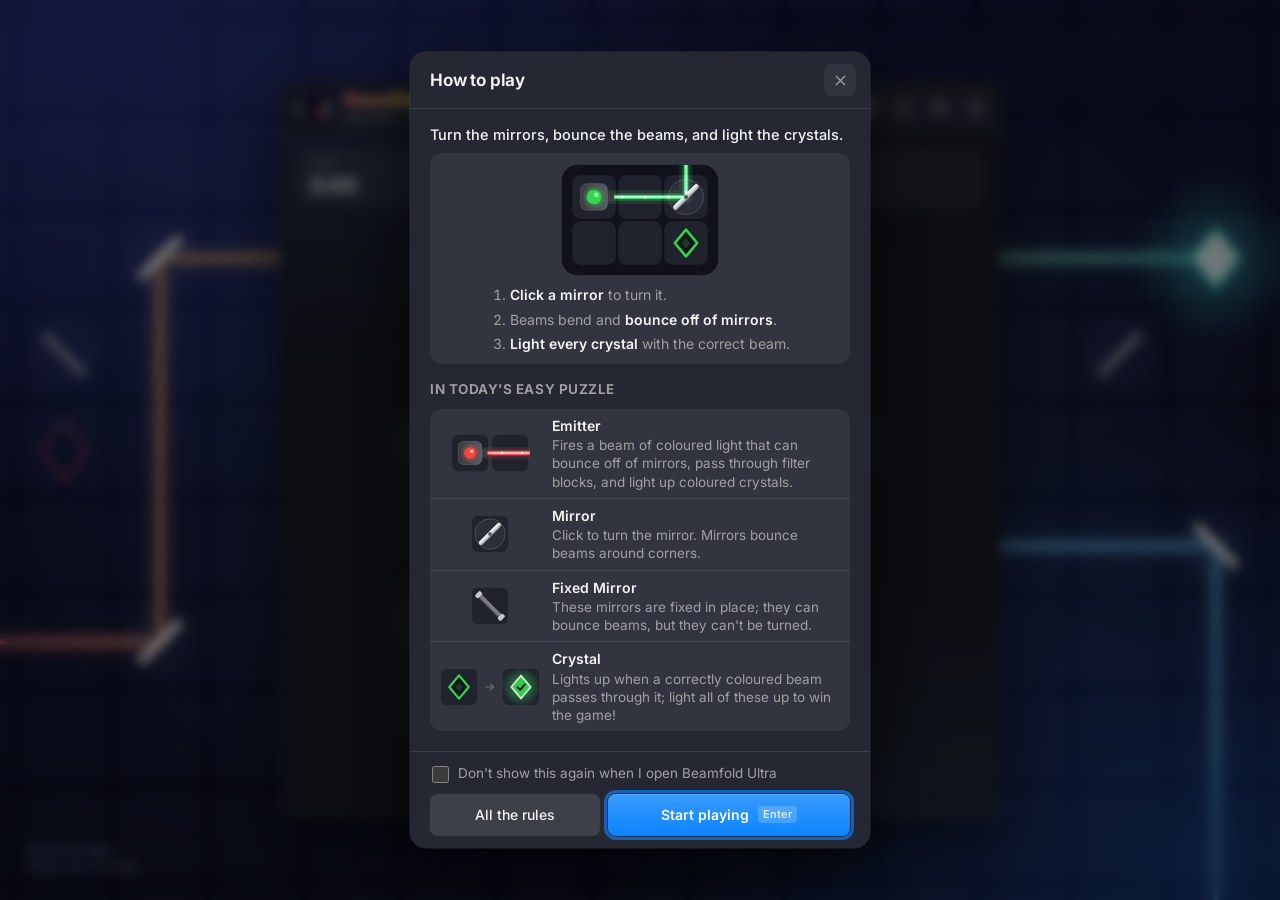
==== commit 55d5a3d9: "A playable tutorial in Beamfold, Shiftlight and Threadlight" ====
--- a/beamfold-ultra/index.html
+++ b/beamfold-ultra/index.html
@@ -19,8 +19,8 @@
     document.documentElement.dataset.theme = t;
   })();
 </script>
-  <script type="module" crossorigin src="./assets/index-D7KRo44i.js"></script>
-  <link rel="stylesheet" crossorigin href="./assets/index-o7UDJ9lw.css">
+  <script type="module" crossorigin src="./assets/index-BGbmgssz.js"></script>
+  <link rel="stylesheet" crossorigin href="./assets/index-SbVWKb28.css">
   <meta name="robots" content="noindex, nofollow">
 </head>
 <body>
--- a/beamfold-ultra/assets/index-SbVWKb28.css
+++ b/beamfold-ultra/assets/index-SbVWKb28.css
@@ -0,0 +1 @@
+@font-face{font-family:Inter Variable;font-style:normal;font-display:swap;font-weight:100 900;src:url(./inter-latin-wght-normal-Dx4kXJAl.woff2)format("woff2")}:root{--font:-apple-system, BlinkMacSystemFont, "SF Pro Text", "Inter Variable", "Segoe UI", system-ui, sans-serif;--spring:cubic-bezier(.2, .9, .3, 1.25);--ease:cubic-bezier(.25, .1, .25, 1);--seg-w:168px;--red:#ff3b30;--green:#22b14c;--yellow:#f5a700;--blue:#007aff;--magenta:#c93fdc;--cyan:#12b3c7;--white:#fff;--desk:radial-gradient(1100px 760px at 12% 8%, #cfe0ff 0%, transparent 62%), radial-gradient(1000px 720px at 92% 94%, #ffd9ea 0%, transparent 60%), linear-gradient(160deg, #e6ebf8, #f2e9f7);--brand-1:#ec4a70;--brand-2:#e89a00;--brand-3:#0fb0ac;--bd-tile:#ffffff6b;--bd-tile-edge:#ffffffa6;--bd-1:#ff6f8f;--bd-2:#ffc21f;--bd-3:#22cfc8;--bd-4:#4d9dff;--bd-5:#b57bff;--bd-ray:.8;--bd-hot:.3;--bd-mirror:#98a0c6;--bd-mirror-shadow:#3c467840;--bd-ring:#ffffff80;--bd-ring-edge:#46508229;--bd-gem:#fff;--bd-note:#3c426480;--win-wash:radial-gradient(120% 50% at 0% 0%, #007aff0b, transparent 70%), radial-gradient(110% 45% at 100% 100%, #ff5a7a0a, transparent 70%);--win:#f6f6f7;--bar:#f6f6f7d1;--hair:#0000001a;--text:#1d1d1f;--text2:#6e6e73;--text3:#8e8e93;--accent:#007aff;--accent-hi:#2b90ff;--focus:#007aff80;--ctl:#fff;--ctl-edge:#00000024;--ctl-hover:#0000000f;--well:#0000000b;--tb-hover:#0000001a;--card:#ffffffd1;--sheet:#f8f8faf0;--sheet-solid:#f8f8fa;--scrim:#00000038;--win-shadow:0 0 0 .5px #00000038, 0 24px 70px #1e285a47, 0 4px 14px #0000001a;--pop-shadow:0 0 0 .5px #0003, 0 22px 60px #0000004d;--go-1:#ffb53d;--go-2:#ff9500;--go-ink:#2b1600;--go-glow:#ff950059;--easy:#007aff;--easy-bg:#d6e8ff;--easy-ink:#0058c4;--hard:#ff9500;--hard-bg:#ffe3bf;--hard-ink:#a85400;--free:#af52de;--free-bg:#ecdcf9;--free-ink:#7a2aa8;--solved-bg:#34c75933;--solved-ink:#1a7a36;--lightningcss-light:initial;--lightningcss-dark: ;color-scheme:light}:root[data-theme=dark]{--red:#ff5a50;--green:#32d74b;--yellow:#ffd60a;--blue:#4aa3ff;--magenta:#e667f5;--cyan:#5ce0ef;--white:#fff;--desk:radial-gradient(900px 640px at 50% 50%, #4da3ff33 0%, transparent 70%), radial-gradient(1100px 760px at 8% 4%, #222f78 0%, transparent 62%), radial-gradient(1000px 720px at 94% 96%, #14326e 0%, transparent 60%),  linear-gradient(160deg, #10143a, #090b18);--brand-1:#ff7a93;--brand-2:#ffd84d;--brand-3:#45e6e0;--bd-tile:#a0b4ff0e;--bd-tile-edge:#a0b4ff0d;--bd-1:#ff5a7a;--bd-2:#ffd84d;--bd-3:#45e6e0;--bd-4:#4da3ff;--bd-5:#5cc8ff;--bd-ray:.8;--bd-hot:.6;--bd-mirror:#fff;--bd-mirror-shadow:#0006;--bd-ring:#a0b4ff0d;--bd-ring-edge:#becdff29;--bd-gem:#eaffff;--bd-note:#c8d0ff6b;--win-wash:radial-gradient(120% 55% at 0% 0%, #4d82ff2b, transparent 70%), radial-gradient(110% 50% at 100% 100%, #4da3ff17, transparent 70%);--win:#1a1b25;--bar:#242634d1;--hair:#ffffff1a;--text:#f5f5f7;--text2:#a1a1a6;--text3:#6e6e73;--accent:#0a84ff;--accent-hi:#3a9bff;--focus:#0a84ffa6;--ctl:#ffffff1c;--ctl-edge:#ffffff12;--ctl-hover:#ffffff1a;--well:#ffffff0f;--tb-hover:#ffffff29;--card:#282a38d1;--sheet:#252733f0;--sheet-solid:#252733;--scrim:#00000080;--win-shadow:0 0 0 .5px #ffffff29, 0 24px 70px #0009;--pop-shadow:0 0 0 .5px #ffffff24, 0 22px 60px #0009;--easy:#0a84ff;--easy-bg:#1c3f6e;--easy-ink:#9ccbff;--hard:#ff9f0a;--hard-bg:#6b4513;--hard-ink:#ffcf8a;--free:#bf5af2;--free-bg:#4f2a6e;--free-ink:#e6c2ff;--solved-bg:#32d74b38;--solved-ink:#86e89b;--lightningcss-light: ;--lightningcss-dark:initial;color-scheme:dark}*{box-sizing:border-box}html,body{height:100%;margin:0}body{font:15px/1.45 var(--font);color:var(--text);background:var(--win);-webkit-font-smoothing:antialiased;-webkit-tap-highlight-color:transparent;overflow-x:hidden}button{font:inherit;color:inherit}h1,h2,h3,p{margin:0}[hidden]{display:none!important}#desk{min-height:100vh;background:var(--win);min-height:100dvh;display:flex}.window{width:100%;min-height:100vh;z-index:1;background:var(--win-wash), var(--win);min-height:100dvh;padding-bottom:env(safe-area-inset-bottom,0px);flex-direction:column;display:flex;position:relative}.titlebar{min-height:calc(52px + env(safe-area-inset-top,0px));padding:env(safe-area-inset-top,0px) 10px 0 16px;background:var(--bar);border-bottom:.5px solid var(--hair);-webkit-backdrop-filter:saturate(180%)blur(20px);backdrop-filter:saturate(180%)blur(20px);-webkit-user-select:none;user-select:none;flex-wrap:wrap;flex:none;align-items:center;display:flex;position:relative}.mark{border-radius:7.5px;flex:none;width:30px;height:30px;margin-right:10px;box-shadow:0 0 0 .5px #ffffff29,0 1px 3px #00000047}.home-link{color:var(--text2);transition:color .15s, transform .2s var(--spring);border-radius:8px;flex:none;align-self:stretch;align-items:center;margin-left:-6px;padding-left:2px;display:flex}.home-link svg{fill:none;stroke:currentColor;stroke-width:2px;stroke-linecap:round;stroke-linejoin:round;flex:none;width:12px;height:24px;margin-right:3px}.home-link:focus-visible{outline:3px solid var(--focus);outline-offset:1px}.home-link:active{transform:scale(.94)}@media (hover:hover){.home-link:hover{color:var(--text);transform:translate(-2px)}}.title{flex:1;min-width:0;padding:9px 0}.title h1{letter-spacing:-.01em;font-size:15px;font-weight:650;line-height:1}.wordmark{width:auto;max-width:100%;height:14px;margin:1px 0 4px;display:block;overflow:visible}.b1{stop-color:var(--brand-1)}.b2{stop-color:var(--brand-2)}.b3{stop-color:var(--brand-3)}.sr{clip:rect(0 0 0 0);white-space:nowrap;border:0;width:1px;height:1px;margin:-1px;padding:0;position:absolute;overflow:hidden}.backdrop,.desk-note{display:none}.backdrop{z-index:0;pointer-events:none;width:100%;height:100%;position:fixed;top:0;left:0;-webkit-mask-image:radial-gradient(1180px 860px,#000 50%,#0000 100%);mask-image:radial-gradient(1180px 860px,#000 50%,#0000 100%)}.backdrop pattern rect{fill:var(--bd-tile);stroke:var(--bd-tile-edge);stroke-width:1px}.backdrop .b1{stop-color:var(--bd-1)}.backdrop .b2{stop-color:var(--bd-2)}.backdrop .b3{stop-color:var(--bd-3)}.backdrop .b4{stop-color:var(--bd-4)}.backdrop .b5{stop-color:var(--bd-5)}.bd-scene{transition:opacity 1.2s var(--ease)}#desk:has(.stage:not(.veiled)) .bd-scene{opacity:.13}.bd-ray{fill:none;stroke-linecap:round;stroke-linejoin:round;opacity:var(--bd-ray)}.bd-ray path{stroke-dasharray:1;stroke-dashoffset:1px;animation:1.7s cubic-bezier(.35,.1,.25,1) .5s forwards bd-draw}.bd-ray.b path{animation-duration:1.3s;animation-delay:.9s}.bd-ray .halo{stroke-width:30px;opacity:.1}.bd-ray .glow{stroke-width:15px;opacity:.22}.bd-ray .core{stroke-width:5.5px}.bd-ray .hot{stroke:#fff;stroke-width:1.6px;opacity:var(--bd-hot)}@keyframes bd-draw{to{stroke-dashoffset:0}}.bd-ring circle{fill:var(--bd-ring);stroke:var(--bd-ring-edge);stroke-width:1px}.bd-mirror{fill:none;stroke:var(--bd-mirror);stroke-width:8px;stroke-linecap:round;filter:drop-shadow(0 1px 2px var(--bd-mirror-shadow))}.bd-mirror.idle{opacity:.5}.desk-note{z-index:0;letter-spacing:-.005em;color:var(--bd-note);-webkit-user-select:none;user-select:none;pointer-events:none;margin:0;font-size:13px;font-weight:600;line-height:1.35;position:fixed;bottom:24px;left:28px}.title p{color:var(--text2);white-space:nowrap;text-overflow:ellipsis;font-size:12px;line-height:1.25;overflow:hidden}.toolbar{flex:none;gap:6px;display:flex}.tb{background:var(--well);width:34px;height:34px;color:var(--text2);cursor:pointer;transition:background-color .15s, color .15s, transform .15s var(--spring);border:0;border-radius:9px;flex:none;place-items:center;padding:0;display:grid}.tb svg{fill:none;stroke:currentColor;stroke-width:1.7px;stroke-linecap:round;stroke-linejoin:round;width:19px;height:19px}.tb:active{background:var(--tb-hover);transform:scale(.9)}.tb:focus-visible{outline:3px solid var(--focus);outline-offset:1px}.btn:focus-visible{outline:3px solid var(--focus);outline-offset:1px}.switch:focus-visible{outline:3px solid var(--focus);outline-offset:1px}.tb .swap{animation:swap .35s var(--spring);display:grid}@keyframes swap{0%{opacity:0;transform:rotate(-70deg)scale(.5)}}.seg{--n:2;grid-template-columns:repeat(var(--n), minmax(0, 1fr));background:var(--well);-webkit-user-select:none;user-select:none;border-radius:9px;flex:0 0 calc(100% - 6px);height:32px;margin:0 6px 10px 0;padding:2px;display:grid;position:relative}.seg-thumb{width:calc((100% - 4px) / var(--n));background:var(--easy-bg);height:calc(100% - 4px);box-shadow:0 0 0 .5px var(--ctl-edge), 0 1px 2.5px #00000029;transition:transform .34s var(--spring), background-color .25s;border-radius:7px;position:absolute;top:2px;left:2px}.seg[data-on=hard] .seg-thumb{background:var(--hard-bg);transform:translate(100%)}.seg button{z-index:1;color:var(--text2);cursor:pointer;background:0 0;border:0;border-radius:7px;padding:0;font-size:13.5px;font-weight:600;transition:color .2s;position:relative}.seg button[aria-selected=true]{color:var(--easy-ink)}.seg button[data-mode=hard][aria-selected=true]{color:var(--hard-ink)}.seg button.done:after{content:"✓";color:#34c759;margin-left:5px;font-weight:800}.seg button:focus-visible{outline:3px solid var(--focus);outline-offset:-1px}.seg.wide{flex:none;margin:0 0 14px}.stage.switching #board,.stage.switching .cover-card{animation:switch .38s var(--ease) both}@keyframes switch{0%{opacity:0;transform:scale(.97)}}.gauges{background:var(--well);border-radius:11px;flex:none;grid-template-columns:minmax(0,1fr) minmax(0,1fr) minmax(0,1.5fr);margin:14px 16px 0;display:grid;position:relative}.gauge{min-width:0;padding:8px 14px 9px}.tutor{z-index:1;border-radius:inherit;background:var(--sheet-solid);box-shadow:inset 0 0 0 1.5px var(--accent);text-wrap:balance;align-items:center;gap:11px;padding:0 14px;font-size:14px;line-height:1.3;display:flex;position:absolute;top:0;bottom:0;left:0;right:0}.tutor[hidden]{display:none}.tutor b{background:var(--accent);color:#fff;font-variant-numeric:tabular-nums;border-radius:999px;flex:none;padding:3px 7px;font-size:11.5px;font-weight:650}.tutor span{min-width:0}@media (max-width:400px){.tutor{gap:9px;padding:0 10px;font-size:13px}}.gauge+.gauge{box-shadow:-.5px 0 0 var(--hair)}.label{letter-spacing:.04em;text-transform:uppercase;color:var(--text3);font-size:11px;font-weight:600;display:block}.value{letter-spacing:-.02em;font-variant-numeric:tabular-nums;font-size:22px;font-weight:650;line-height:1.2;display:block}.value small{color:var(--text2);letter-spacing:0;margin-left:5px;font-size:13px;font-weight:500}.value .bump{animation:bump .28s var(--spring);display:inline-block}@keyframes bump{0%{opacity:.4;transform:translateY(-5px)scale(1.18)}}.pips{flex-wrap:wrap;align-items:center;gap:6px;min-height:26.4px;padding-top:3px;display:flex}.gempip{border:2px solid var(--text3);width:13px;height:13px;transition:background-color .25s, border-color .25s, transform .3s var(--spring), box-shadow .25s;background:0 0;border-radius:3px;flex:none;transform:rotate(45deg)}.gempip.on{border-color:var(--yellow);background:var(--yellow);box-shadow:0 0 8px -1px var(--yellow);transform:rotate(45deg)scale(1.12)}.gempip.bad{border-color:var(--red);background:var(--red)}.pips:has(>:nth-child(7)){gap:4px}.pips:has(>:nth-child(7))>*{border-width:1.5px;border-radius:2.5px;width:10px;height:10px}.pips:has(>:nth-child(9)){gap:3px}.pips:has(>:nth-child(9))>*{border-radius:2px;width:8px;height:8px}.pips.many{gap:5px}.pips.many .gempip{border-radius:2.5px;width:10px;height:10px}.stage.touchy{touch-action:manipulation;-webkit-user-select:none;user-select:none;-webkit-touch-callout:none}.stage{flex:1;place-items:center;min-height:0;padding:14px 12px;display:grid;position:relative}#board{touch-action:manipulation;transition:filter .5s var(--ease), opacity .5s var(--ease), transform .5s var(--ease);border-radius:16px;display:block}.stage.veiled #board{filter:blur(16px)saturate(.7);opacity:.55;transform:scale(.985)}.cover{opacity:0;pointer-events:none;transition:opacity .3s var(--ease);place-items:center;padding:16px;display:grid;position:absolute;top:0;bottom:0;left:0;right:0}.stage.veiled .cover{opacity:1;pointer-events:auto}.cover-card{text-align:center;background:var(--card);width:min(100%,300px);box-shadow:var(--pop-shadow);-webkit-backdrop-filter:saturate(180%)blur(28px);backdrop-filter:saturate(180%)blur(28px);transition:transform .45s var(--spring);border-radius:18px;padding:24px 22px 20px;transform:scale(.94)translateY(8px)}.stage.veiled .cover-card{transform:none}.app-icon{border-radius:16px;width:68px;height:68px;margin:0 auto 12px;display:block;box-shadow:0 6px 18px #00000040,0 0 0 .5px #0000004d}.cover-card h2{letter-spacing:-.02em;font-size:22px;font-weight:700}.cover-card .date{color:var(--text2);font-size:14px}.level{color:var(--text2);justify-items:center;gap:6px;margin:14px 0 16px;font-size:13px;display:grid}.level strong{color:var(--text);font-weight:600}.bars{align-items:flex-end;gap:4px;height:18px;display:flex}.bars i{background:var(--hair);border-radius:2px;width:6px}.bars i.on{background:var(--hard)}.bars.easy i.on{background:var(--easy)}.today{cursor:pointer;letter-spacing:.04em;text-transform:uppercase;color:var(--text3);background:0 0;border:0;border-radius:12px;justify-items:center;gap:7px;margin:-4px auto 16px;padding:0;font-size:11px;font-weight:600;display:grid}.today:focus-visible{outline:3px solid var(--focus);outline-offset:3px}.today-row{transition:transform .15s var(--spring)}.today:active .today-row{transform:scale(.96)}.today-row{background:var(--well);border-radius:12px;gap:5px;padding:6px 8px;display:flex}.today-row canvas{border-radius:8px}.bars i:first-child{height:6px}.bars i:nth-child(2){height:8px}.bars i:nth-child(3){height:10px}.bars i:nth-child(4){height:12px}.bars i:nth-child(5){height:14px}.bars i:nth-child(6){height:16px}.bars i:nth-child(7){height:18px}.fine{color:var(--text3);margin-top:10px;font-size:12px}.big-time{letter-spacing:-.03em;font-variant-numeric:tabular-nums;margin:4px 0 14px;font-size:34px;font-weight:650}.btn{background:var(--ctl);min-height:36px;box-shadow:0 0 0 .5px var(--ctl-edge), 0 .5px 1.5px #00000024;white-space:nowrap;cursor:pointer;transition:transform .15s var(--spring), filter .15s, opacity .2s, background-color .15s;border:0;border-radius:8px;justify-content:center;align-items:center;gap:7px;padding:0 14px;font-size:14px;font-weight:500;display:inline-flex}.btn svg{fill:none;stroke:currentColor;stroke-width:1.8px;stroke-linecap:round;stroke-linejoin:round;flex:none;width:16px;height:16px}.btn:active{filter:brightness(.94);transform:scale(.96)}.btn:disabled{opacity:.4;cursor:default;filter:none;transform:none}.btn.primary{background:linear-gradient(var(--accent-hi), var(--accent));color:#fff;font-weight:600;box-shadow:0 0 0 .5px #0000001f,0 1px 2px #0050c859,inset 0 .5px #ffffff47}.btn.large{border-radius:11px;width:100%;min-height:44px;padding:0 22px;font-size:16px}kbd{font:600 11px/1 var(--font);color:var(--text3);background:var(--well);border-radius:4px;margin-left:2px;padding:3px 5px}.btn.primary kbd{color:#fffc;background:#ffffff2e}.actions{flex:none;justify-content:center;align-items:center;gap:10px;min-height:52px;padding:0 16px 16px;display:flex}.actions.done{animation:rise .4s var(--spring);justify-content:space-between}.actions .goal{color:var(--text2);text-align:center;text-wrap:balance;margin:0;font-size:13.5px;line-height:1.35}@keyframes rise{0%{opacity:0;transform:translateY(8px)}}.summary{min-width:0;line-height:1.3}.summary strong{font-size:15px;font-weight:650;display:block}.summary span{color:var(--text2);font-variant-numeric:tabular-nums;font-size:12.5px}.actions .group{flex:none;gap:8px;display:flex}.scrim{z-index:20;background:var(--scrim);-webkit-backdrop-filter:blur(6px);backdrop-filter:blur(6px);opacity:0;transition:opacity .22s var(--ease);place-items:center;padding:16px;display:grid;position:fixed;top:0;bottom:0;left:0;right:0}.scrim.open{opacity:1}.sheet{width:min(100%,460px);max-height:calc(100vh - 32px);overscroll-behavior:contain;background:var(--sheet-solid);max-height:calc(100dvh - 32px);box-shadow:var(--pop-shadow);opacity:0;transition:transform .34s var(--spring), opacity .2s var(--ease);border-radius:16px;outline:none;overflow-y:auto;transform:translateY(14px)scale(.96)}.scrim.open .sheet{opacity:1;transform:none}.sheet-head{z-index:2;background:var(--sheet-solid);border-bottom:.5px solid var(--hair);justify-content:space-between;align-items:center;padding:12px 14px 12px 20px;display:flex;position:sticky;top:0}.sheet-head h2{letter-spacing:-.01em;font-size:17px;font-weight:650}.sheet-body{padding:16px 20px 20px}.sheet-body h3{letter-spacing:.04em;text-transform:uppercase;color:var(--text2);margin:22px 0 9px;font-size:13.5px;font-weight:650}.sheet-body h3:first-child{margin-top:0}.sheet-body p{color:var(--text2);font-size:14.5px}.sheet-body p strong{color:var(--text);font-weight:600}.lead{text-wrap:balance;font-size:16px;font-weight:500;line-height:1.4;color:var(--text)!important}.demo{background:var(--well);border-radius:12px;flex-direction:column;align-items:center;gap:12px;margin:12px 0 4px;padding:14px 14px 13px;display:flex}.demo canvas{border-radius:12px;flex:none}.demo ol{color:var(--text2);gap:4px;margin:0;padding-left:20px;font-size:14px;display:grid}.demo ol li{text-wrap:balance}.demo ol strong{color:var(--text);white-space:nowrap;font-weight:600}.pieces{background:var(--well);border-radius:12px;margin:0;padding:0;list-style:none}.pieces li{align-items:center;gap:12px;padding:9px 14px 9px 10px;display:flex}.pieces li+li{border-top:1px solid var(--hair)}.pieces .pic{flex:none;justify-content:center;align-items:center;gap:4px;width:100px;display:flex}.pieces .pic svg{width:14px;height:14px;stroke:var(--text3);fill:none;stroke-width:2px;stroke-linecap:round;stroke-linejoin:round;flex:none}.pieces b{font-size:14px;font-weight:600;display:block}.pieces span{color:var(--text2);font-size:13.5px;line-height:1.35;display:block}.modes{gap:8px;margin:10px 0 0;padding:0;list-style:none;display:grid}.modes li{background:var(--easy-bg);color:var(--easy-ink);border-radius:12px;padding:10px 14px 11px}.modes li.hard{background:var(--hard-bg);color:var(--hard-ink)}.modes b{font-size:14px;font-weight:700;line-height:1.35;display:block}.modes span{color:var(--text);font-size:13.5px;line-height:1.35;display:block}a.btn{color:inherit;text-decoration:none}.invite.onward img{border-radius:6px;flex:none}.invite.onward.quiet{color:var(--text)}.invite-pair{grid-template-columns:1fr 1.3fr;gap:8px;margin-top:8px;display:grid}.invite-pair .invite{margin-top:0;padding:8px 10px}.invite.quiet{color:var(--text);margin-top:8px;font-weight:500}.invite.go{background:linear-gradient(180deg, var(--go-1), var(--go-2));color:var(--go-ink);box-shadow:0 2px 10px var(--go-glow);border-color:#0000;font-weight:700}.invite.go svg{transition:transform .25s var(--spring)}@media (hover:hover){.invite.go:hover{filter:brightness(1.06)}.invite.go:hover svg{transform:translate(4px)}}.result .invite.go{animation:go-in .5s var(--spring) .55s both}@keyframes go-in{0%{opacity:0;transform:translateY(8px)scale(.97)}}@media (prefers-reduced-motion:reduce){.result .invite.go{animation:none}}.invite{width:100%;min-height:40px;color:var(--accent);white-space:normal;text-align:center;justify-content:center;margin-top:14px;padding:8px 14px;font-weight:600;line-height:1.25}.setting{background:var(--well);border-radius:12px;justify-content:space-between;align-items:center;gap:14px;margin-top:16px;padding:11px 14px;display:flex}.setting b{font-size:14px;font-weight:600;display:block}.setting span{color:var(--text2);font-size:12.5px;display:block}.switch{cursor:pointer;background:#8e8e9373;border:0;border-radius:13px;flex:none;width:44px;height:26px;transition:background-color .22s;position:relative}.switch:after{content:"";width:22px;height:22px;transition:transform .28s var(--spring);background:#fff;border-radius:50%;position:absolute;top:2px;left:2px;box-shadow:0 1px 3px #0000004d}.switch[aria-checked=true]{background:#34c759}.switch[aria-checked=true]:after{transform:translate(18px)}.sheet-foot{justify-content:flex-end;gap:8px;margin-top:18px;display:flex}.sheet-foot.pinned{z-index:2;padding:12px 20px calc(12px + env(safe-area-inset-bottom,0px));background:var(--sheet-solid);border-top:.5px solid var(--hair);flex-wrap:wrap;margin:0;position:sticky;bottom:0}.sheet-foot.pinned .btn{flex:1;min-height:42px}.sheet-foot.pinned .btn.primary{flex:1.5}.check{color:var(--text2);cursor:pointer;-webkit-user-select:none;user-select:none;flex:0 0 100%;align-items:center;gap:9px;padding:0 2px 2px;font-size:13.5px;display:flex}.check input{width:17px;height:17px;accent-color:var(--accent);cursor:pointer;flex:none;margin:0}.check input:focus-visible{outline:3px solid var(--focus);outline-offset:2px}.result{text-align:center;padding:26px 20px 20px;position:relative}.tb.corner{z-index:1;position:absolute;top:12px;right:12px}.seal{width:64px;height:64px;margin:0 auto 10px;display:block}.seal circle{fill:#34c759;transform-origin:50%;animation:seal .5s var(--spring) both}.seal path{fill:none;stroke:#fff;stroke-width:3.2px;stroke-linecap:round;stroke-linejoin:round;stroke-dasharray:30;stroke-dashoffset:30px;animation:tick .38s .28s var(--ease) forwards}@keyframes seal{0%{opacity:0;transform:scale(.3)}}@keyframes tick{to{stroke-dashoffset:0}}.result h2{letter-spacing:-.02em;font-size:26px;font-weight:700}.result .sub{color:var(--text2);font-size:14px}.tiles{grid-template-columns:repeat(3,1fr);gap:8px;margin:16px 0 0;display:grid}.tiles.four{grid-template-columns:repeat(4,1fr)}.tile{background:var(--well);text-align:center;border-radius:11px;min-width:0;padding:10px 4px 9px}.tile b{letter-spacing:-.02em;font-variant-numeric:tabular-nums;font-size:22px;font-weight:650;line-height:1.2;display:block}.tile span{color:var(--text2);font-size:11.5px;line-height:1.3;display:block}.result .tile{animation:rise .45s var(--spring) both}.result .tile:first-child{animation-delay:.12s}.result .tile:nth-child(2){animation-delay:.19s}.result .tile:nth-child(3){animation-delay:.26s}.squares{flex-wrap:wrap;justify-content:center;gap:4px;max-width:300px;margin:16px auto 0;display:flex}.squares i{width:15px;height:15px;animation:pop .3s var(--spring) both;background:#34c759;border-radius:4px}.squares i.extra{background:#fc0}.squares i.more{width:auto;height:15px;font:600 12px/15px var(--font);color:var(--text2);background:0 0;font-style:normal}@keyframes pop{0%{transform:scale(0)}}.stars{vertical-align:middle;gap:2px;display:inline-flex}.stars i{display:grid}.stars svg{width:18px;height:18px;fill:var(--text3);opacity:.32;stroke:none}.stars i.on svg{fill:var(--yellow);opacity:1}.stars.mini svg{width:13px;height:13px}.value small .stars{vertical-align:1px}.stars.big{gap:6px;margin:2px 0 8px}.stars.big svg{width:50px;height:50px}.stars.big i.on svg{filter:drop-shadow(0 2px 8px #f5a70073)}.stars.big i{animation:pop .45s var(--spring) both}.stars.big i:first-child{animation-delay:.1s}.stars.big i:nth-child(2){transform-origin:50% 60%;margin-top:-8px;animation-delay:.24s}.stars.big i:nth-child(3){animation-delay:.38s}.dist-row .stars{display:flex}.caption{color:var(--text2);margin-top:7px;font-size:12.5px}.next{border-top:.5px solid var(--hair);color:var(--text2);text-align:center;margin-top:16px;padding-top:14px;font-size:13.5px}.next b{color:var(--text);font-variant-numeric:tabular-nums;font-weight:650}.result .row{grid-template-columns:1fr 1.3fr;gap:8px;margin-top:16px;display:grid}.result .row .btn{min-height:40px}.dist{gap:6px;display:grid}.dist-row{color:var(--text2);grid-template-columns:96px 1fr;align-items:center;gap:10px;font-size:13px;display:grid}.dist-bar{color:#fff;text-align:right;font-variant-numeric:tabular-nums;transform-origin:0;min-width:22px;height:20px;animation:grow .5s var(--spring) both;background:#8e8e9373;border-radius:6px;padding:0 7px;font-size:12px;font-weight:650;line-height:20px}.dist-bar.hot{background:var(--accent)}@keyframes grow{0%{opacity:0;transform:scaleX(.1)}}.empty{text-align:center;padding:8px 0 2px}.toast{left:50%;top:calc(64px + env(safe-area-inset-top,0px));z-index:30;background:var(--sheet);color:var(--text);box-shadow:var(--pop-shadow);-webkit-backdrop-filter:saturate(180%)blur(24px);backdrop-filter:saturate(180%)blur(24px);white-space:nowrap;text-overflow:ellipsis;opacity:0;pointer-events:none;max-width:calc(100vw - 24px);transition:opacity .2s, transform .3s var(--spring);border-radius:999px;padding:9px 15px;font-size:13.5px;font-weight:500;position:fixed;overflow:hidden;transform:translate(-50%,-12px)scale(.96)}.toast.show{opacity:1;transform:translate(-50%)}@media (max-width:480px){.gauge{padding-left:10px;padding-right:8px}.value{white-space:nowrap}.value small{margin-left:4px;font-size:12px}.dist-row{grid-template-columns:88px 1fr}.sheet-foot:not(.pinned) .btn{flex:1}}@media (max-width:480px) and (orientation:portrait){.actions.done{flex-direction:column;align-items:stretch;gap:10px}.actions.done .summary{text-align:center}.actions.done .group{grid-template-columns:1fr 1.2fr;display:grid}.actions.done .group.three{grid-template-columns:1fr 1fr 1.2fr}.actions.done .group.three .btn{padding:0 6px}}@media (max-width:340px){.mark{display:none}}@media (max-height:600px) and (orientation:portrait){.app-icon{border-radius:9px;width:38px;height:38px;margin-bottom:6px}.cover-card{padding:14px 18px}.cover-card .fine{display:none}.level{margin:8px 0 10px}.today{margin-bottom:10px}}@media (pointer:coarse){.tb{position:relative}.tb:after{content:"";position:absolute;top:-5px;bottom:-5px;left:-3px;right:-3px}.btn,.sheet-foot.pinned .btn{min-height:44px}.actions{min-height:60px}.seg button:before{content:"";position:absolute;top:-7px;bottom:-7px;left:0;right:0}.switch:before{content:"";position:absolute;top:-8px;bottom:-8px;left:-3px;right:-3px}.check{min-height:40px;padding-bottom:0}}@media (pointer:coarse) and (max-width:639px) and (orientation:portrait){.seg{height:38px}.seg button:before{top:-3px;bottom:-3px}.seg button{font-size:14px}}@media (hover:hover){.tb:hover{background:var(--tb-hover);color:var(--text)}.btn:hover:not(:disabled){filter:brightness(1.04)}:root[data-theme=dark] .btn:hover:not(:disabled){filter:brightness(1.2)}}@media (min-width:640px) and (min-height:560px){body{background:#dfe5f3}:root[data-theme=dark] body{background:#090b18}#desk{background:var(--desk);justify-content:center;align-items:center;padding:24px}.backdrop{display:block}.window{width:clamp(580px,80vh,880px);max-width:calc(100vw - 48px);min-height:0;box-shadow:var(--win-shadow);animation:open .5s var(--spring) both;border-radius:12px;overflow:hidden}@keyframes open{0%{opacity:0;transform:scale(.96)}}.titlebar{flex-wrap:nowrap}.title{max-width:calc(50% - var(--seg-w) / 2 - 46px);padding:0}.mark{border-radius:7px;width:28px;height:28px;margin-right:9px}.toolbar{margin-left:auto}.seg{width:var(--seg-w);height:28px;margin:0 0 0 calc(var(--seg-w) / -2);border-radius:8px;flex:none;position:absolute;top:12px;left:50%}.seg button{font-size:13px}.seg.wide{width:auto;height:30px;margin:0 0 14px;position:relative;top:auto;left:auto}.tb{border-radius:8px;width:30px;height:30px}.tb svg{width:17px;height:17px}.sheet .tb{width:32px;height:32px}.stage{padding:16px}.actions{min-height:54px;padding-bottom:18px}.toast{top:18px}}@media (min-width:640px) and (min-height:560px) and (max-height:800px){.mark{display:none}.title{max-width:calc(50% - var(--seg-w) / 2 - 9px)}}@media (pointer:coarse) and (min-width:640px) and (min-height:560px){.tb,.sheet .tb{width:36px;height:36px}.seg{height:34px;top:9px}.seg.wide{height:38px}}@media (min-width:1200px) and (min-height:560px){.desk-note{display:block}}@media (max-height:940px){.pieces li{padding-top:7px;padding-bottom:7px}.demo{gap:9px;margin-top:8px;padding:11px 14px 10px}.sheet-body h3{margin-top:16px}}@media (max-height:720px){.app-icon{border-radius:11px;width:46px;height:46px;margin-bottom:8px}.cover-card{padding:18px 20px 16px}.cover-card h2{font-size:20px}.level{margin:10px 0 12px}.today{margin-bottom:12px}.fine{margin-top:8px}}@media (orientation:landscape) and (max-height:559px){#desk,.window{height:100vh;height:100dvh;min-height:0}.window{grid-template-rows:auto auto minmax(0,1fr) auto;grid-template-columns:minmax(0,1fr) minmax(250px,300px);padding-bottom:0;display:grid}.stage{padding:8px 10px 8px calc(10px + env(safe-area-inset-left,0px));grid-area:1/1/-1}.titlebar,.gauges,.actions{margin-right:env(safe-area-inset-right,0px);grid-column:2}.titlebar{-webkit-backdrop-filter:none;backdrop-filter:none;background:0 0;border-bottom:0;grid-row:1;min-height:0;padding:2px 8px 0 4px}.title{padding:6px 0}.mark{display:none}.seg{height:30px;margin:2px 4px 0 0}.gauges{grid-row:2;grid-template-columns:1fr 1fr;margin:10px 12px 0 4px}.gauge{padding:6px 12px 7px}.gauge:nth-child(3){box-shadow:0 -.5px 0 var(--hair);grid-column:1/-1;justify-content:space-between;align-items:center;gap:10px;display:flex}.gauge:nth-child(3) .pips{justify-content:flex-end;min-height:22px;padding-top:0}.value{font-size:20px}.actions{padding:0 12px calc(10px + env(safe-area-inset-bottom,0px)) 4px;flex-wrap:wrap;grid-row:4;gap:8px;min-height:0}.actions .btn{flex:1;padding:0 8px}.actions.done{flex-direction:column;align-items:stretch;gap:8px}.actions.done .group{grid-template-columns:1fr 1.2fr;display:grid}.actions.done .group.three{grid-template-columns:1fr 1fr 1.2fr}.actions.done .group.three .btn{padding:0 6px}.cover{padding:8px}.demo{flex-direction:row;justify-content:center;gap:20px}.cover-card{width:min(100%,290px);padding:14px 18px}.app-icon,.cover-card .fine{display:none}.level{margin:8px 0 10px}.today{margin-bottom:10px}.big-time{margin:2px 0 10px;font-size:28px}.toast{top:10px}.scrim{padding:10px}.sheet{max-height:calc(100vh - 20px);max-height:calc(100dvh - 20px)}.result{padding:14px 20px 0}.seal{display:none}.result h2{font-size:21px}.tiles,.squares,.invite{margin-top:10px}.next{margin-top:10px;padding-top:10px}.result .row{background:var(--sheet-solid);border-top:.5px solid var(--hair);margin:10px -20px 0;padding:10px 20px 12px;position:sticky;bottom:0}}::view-transition-old(root){mix-blend-mode:normal;animation:none}::view-transition-new(root){mix-blend-mode:normal;animation:none}::view-transition-new(root){animation:reveal .55s var(--ease) both}@keyframes reveal{0%{clip-path:circle(0 at var(--vx,50%) var(--vy,0%))}to{clip-path:circle(150vmax at var(--vx,50%) var(--vy,0%))}}@media (prefers-reduced-motion:reduce){*,:before,:after{transition-duration:.01ms!important;animation-duration:.01ms!important;animation-delay:0s!important}}@font-face{font-family:Outfit Variable;font-style:normal;font-display:block;font-weight:100 900;src:url(./outfit-latin-wght-normal-Bc-8i84L.woff2)format("woff2")}.wordmark.name{width:max-content;height:14px;font:800 18.6px/14px "Outfit Variable", var(--font);letter-spacing:-.02em;white-space:nowrap;box-sizing:content-box;color:var(--brand-2);background:linear-gradient(90deg, var(--brand-1), var(--brand-2) 50%, var(--brand-3));-webkit-text-fill-color:transparent;-webkit-background-clip:text;background-clip:text;margin-bottom:-1px;padding-bottom:5px}:root{--seg-w:222px}.seg{--n:3}.bd-gem{fill:none;stroke:var(--bd-3);stroke-width:3px;stroke-linejoin:round;opacity:.75}.bd-gem.idle{stroke:var(--bd-1);opacity:.5}.bd-gem.lit{fill:var(--bd-gem);opacity:0;animation:bd-light .7s 2s var(--ease) forwards}.bd-gem-glow{opacity:0;animation:bd-light .9s 2s var(--ease) forwards}.backdrop .g1{stop-color:var(--bd-3);stop-opacity:.5}.backdrop .g2{stop-color:var(--bd-3);stop-opacity:0}@keyframes bd-light{to{opacity:1}}.seg[data-on=free] .seg-thumb{background:var(--free-bg);transform:translate(200%)}.seg button[data-mode=free][aria-selected=true]{color:var(--free-ink)}.seg.tiers{--n:4}.seg.tiers .seg-thumb{background:var(--free-bg)}.seg.tiers[data-on=easy] .seg-thumb{transform:none}.seg.tiers[data-on=medium] .seg-thumb{transform:translate(100%)}.seg.tiers[data-on=hard] .seg-thumb{transform:translate(200%)}.seg.tiers[data-on=extra] .seg-thumb{transform:translate(300%)}.seg.tiers button{white-space:nowrap}.seg.tiers button[aria-selected=true]{color:var(--free-ink)}.pip{border:2px solid var(--c);width:13px;height:13px;transition:background-color .25s, transform .3s var(--spring), box-shadow .25s;background:0 0;border-radius:3px;transform:rotate(45deg)}.pip.on{background:var(--f,var(--c));box-shadow:0 0 8px -1px var(--c);transform:rotate(45deg)scale(1.12)}.bars.free i.on{background:var(--free)}.pair{grid-template-columns:1fr 1.55fr;gap:8px;display:grid}.pair .btn.large{padding:0 8px}.mix{background:var(--well);border-radius:12px;grid-template-columns:auto 1fr;align-items:center;gap:14px;padding:12px 14px;display:grid}.mix canvas{border-radius:12px}.sums{color:var(--text2);gap:7px;font-size:13.5px;display:grid}.sum{align-items:center;gap:6px;display:flex}.dot{background:var(--c);border-radius:50%;flex:none;width:14px;height:14px;box-shadow:inset 0 0 0 .5px #00000040}.sum em{color:var(--text);margin-left:2px;font-style:normal;font-weight:600}.cheer{background:var(--free-bg);color:var(--free-ink);border-radius:10px;margin-top:12px;padding:9px 12px;font-size:14px;font-weight:600}.tier-info{line-height:1.4;font-size:13.5px!important}.levels{grid-template-columns:repeat(10,minmax(0,1fr));gap:6px;margin-top:12px;display:grid}.lv{background:var(--well);height:38px;color:var(--text);font-variant-numeric:tabular-nums;cursor:pointer;transition:transform .15s var(--spring), background-color .15s, box-shadow .15s;border:0;border-radius:9px;padding:0;font-size:14px;font-weight:600;position:relative}.levels .lv{animation:pop .3s var(--spring) both;animation-delay:calc(var(--i) * 7ms)}.lv:active{transform:scale(.9)}.lv:focus-visible{outline:3px solid var(--focus);outline-offset:1px}.lv.solved{background:var(--solved-bg);color:var(--solved-ink)}.lv.perfect:after{content:"★";color:var(--yellow);font-size:9px;line-height:1.2;position:absolute;top:1px;right:3px}.lv.going:before{content:"";background:var(--hard);border-radius:50%;width:5px;height:5px;margin-left:-2.5px;position:absolute;bottom:4px;left:50%}.lv.here{box-shadow:inset 0 0 0 2px var(--free)}.legend{flex-wrap:wrap;gap:6px 16px;margin-top:12px;display:flex;font-size:12.5px!important}.legend span{align-items:center;gap:6px;display:inline-flex}.legend .lv{cursor:default;border-radius:5px;flex:none;width:18px;height:18px}.legend .lv.perfect:after{font-size:8px;top:-2px;right:1px}.legend .lv.going:before{bottom:6.5px}@media (max-width:480px){.levels{grid-template-columns:repeat(5,minmax(0,1fr));gap:7px}.levels .lv{height:44px;font-size:15px}.seg.tiers button{letter-spacing:-.01em;font-size:12.5px}.mix{grid-template-columns:1fr;justify-items:center}}@media (pointer:coarse){.levels .lv{min-height:40px}}@media (hover:hover){.levels .lv:hover{background:var(--tb-hover)}.levels .lv.solved:hover{filter:brightness(1.08);background:var(--solved-bg)}}@media (pointer:coarse) and (min-width:640px) and (min-height:560px){.levels{grid-template-columns:repeat(8,minmax(0,1fr))}}@media (orientation:landscape) and (max-height:559px){.levels{grid-template-columns:repeat(8,minmax(0,1fr))}}
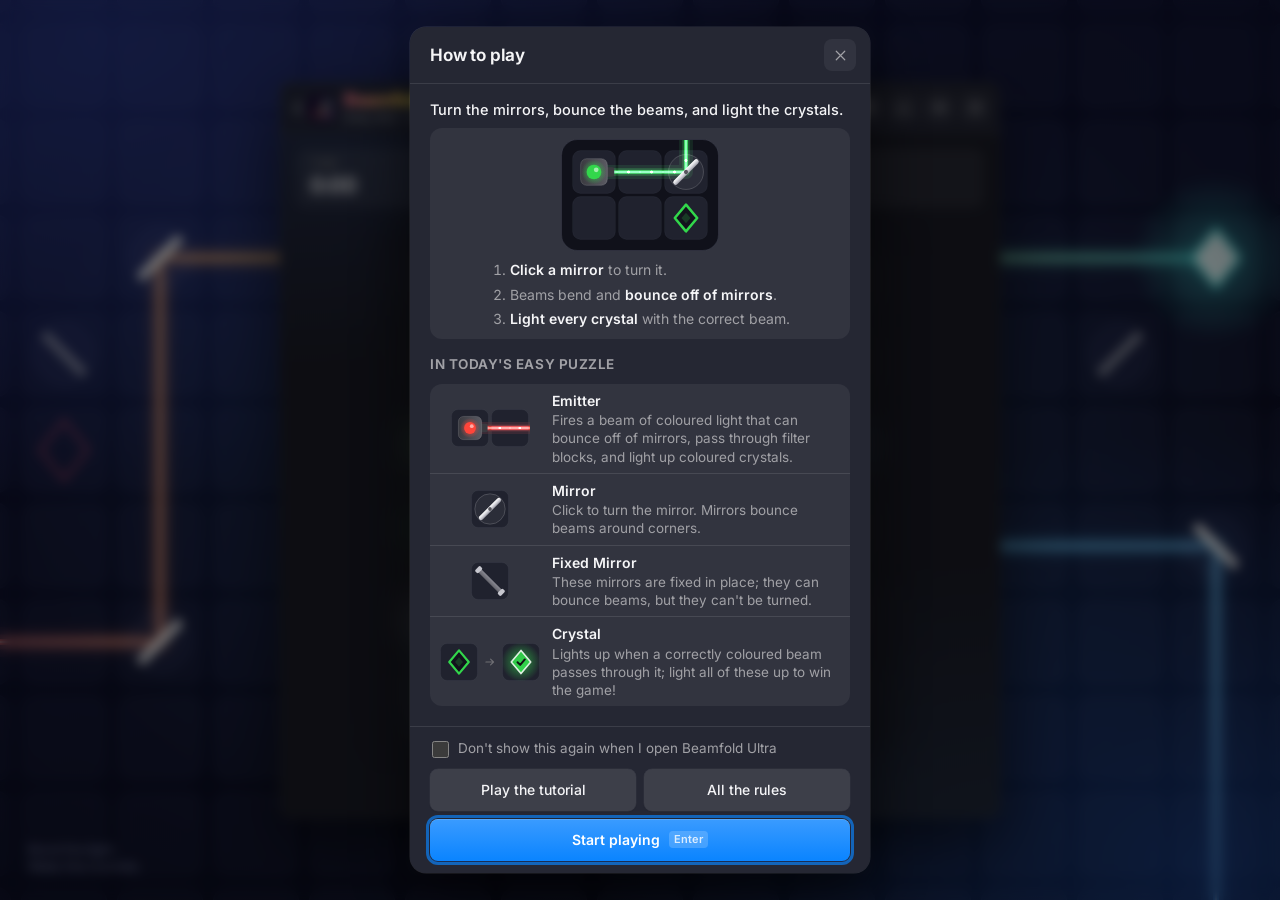
==== commit 1027c6a0: "Beamfold Ultra: tutorial, and the shared window code" ====
--- a/beamfold-ultra/index.html
+++ b/beamfold-ultra/index.html
@@ -19,8 +19,8 @@
     document.documentElement.dataset.theme = t;
   })();
 </script>
-  <script type="module" crossorigin src="./assets/index-BGbmgssz.js"></script>
-  <link rel="stylesheet" crossorigin href="./assets/index-SbVWKb28.css">
+  <script type="module" crossorigin src="./assets/index-DXzC1lJA.js"></script>
+  <link rel="stylesheet" crossorigin href="./assets/index-qhAalAgB.css">
   <meta name="robots" content="noindex, nofollow">
 </head>
 <body>
@@ -95,7 +95,7 @@
       </div>
       <div class="gauge">
         <span class="label">Crystals</span>
-        <span class="pips" id="g-pips"></span>
+        <span class="pips" id="g-pips" role="img" aria-label="Crystals"></span>
       </div>
     </section>
 
@@ -112,5 +112,6 @@
   <div class="sheet" id="sheet" role="dialog" aria-modal="true" tabindex="-1"></div>
 </div>
 <div class="toast" id="toast" role="status" aria-live="polite"></div>
+<p class="sr" id="status" role="status" aria-live="polite"></p>
 </body>
 </html>
--- a/beamfold-ultra/assets/index-qhAalAgB.css
+++ b/beamfold-ultra/assets/index-qhAalAgB.css
@@ -0,0 +1 @@
+@font-face{font-family:Inter Variable;font-style:normal;font-display:swap;font-weight:100 900;src:url(./inter-latin-wght-normal-Dx4kXJAl.woff2)format("woff2")}:root{--font:-apple-system, BlinkMacSystemFont, "SF Pro Text", "Inter Variable", "Segoe UI", system-ui, sans-serif;--spring:cubic-bezier(.2, .9, .3, 1.25);--ease:cubic-bezier(.25, .1, .25, 1);--seg-w:168px;--red:#ff3b30;--green:#22b14c;--yellow:#f5a700;--blue:#007aff;--magenta:#c93fdc;--cyan:#12b3c7;--white:#fff;--desk:radial-gradient(1100px 760px at 12% 8%, #cfe0ff 0%, transparent 62%), radial-gradient(1000px 720px at 92% 94%, #ffd9ea 0%, transparent 60%), linear-gradient(160deg, #e6ebf8, #f2e9f7);--brand-1:#ec4a70;--brand-2:#e89a00;--brand-3:#0fb0ac;--bd-tile:#ffffff6b;--bd-tile-edge:#ffffffa6;--bd-1:#ff6f8f;--bd-2:#ffc21f;--bd-3:#22cfc8;--bd-4:#4d9dff;--bd-5:#b57bff;--bd-ray:.8;--bd-hot:.3;--bd-mirror:#98a0c6;--bd-mirror-shadow:#3c467840;--bd-ring:#ffffff80;--bd-ring-edge:#46508229;--bd-gem:#fff;--bd-note:#3c426480;--win-wash:radial-gradient(120% 50% at 0% 0%, #007aff0b, transparent 70%), radial-gradient(110% 45% at 100% 100%, #ff5a7a0a, transparent 70%);--win:#f6f6f7;--bar:#f6f6f7d1;--hair:#0000001a;--text:#1d1d1f;--text2:#6e6e73;--text3:#8e8e93;--accent:#007aff;--accent-hi:#2b90ff;--focus:#007aff80;--ctl:#fff;--ctl-edge:#00000024;--ctl-hover:#0000000f;--well:#0000000b;--tb-hover:#0000001a;--card:#ffffffd1;--sheet:#f8f8faf0;--sheet-solid:#f8f8fa;--scrim:#00000038;--win-shadow:0 0 0 .5px #00000038, 0 24px 70px #1e285a47, 0 4px 14px #0000001a;--pop-shadow:0 0 0 .5px #0003, 0 22px 60px #0000004d;--go-1:#ffb53d;--go-2:#ff9500;--go-ink:#2b1600;--go-glow:#ff950059;--easy:#007aff;--easy-bg:#d6e8ff;--easy-ink:#0058c4;--hard:#ff9500;--hard-bg:#ffe3bf;--hard-ink:#a85400;--free:#af52de;--free-bg:#ecdcf9;--free-ink:#7a2aa8;--solved-bg:#34c75933;--solved-ink:#1a7a36;--lightningcss-light:initial;--lightningcss-dark: ;color-scheme:light}:root[data-theme=dark]{--red:#ff5a50;--green:#32d74b;--yellow:#ffd60a;--blue:#4aa3ff;--magenta:#e667f5;--cyan:#5ce0ef;--white:#fff;--desk:radial-gradient(900px 640px at 50% 50%, #4da3ff33 0%, transparent 70%), radial-gradient(1100px 760px at 8% 4%, #222f78 0%, transparent 62%), radial-gradient(1000px 720px at 94% 96%, #14326e 0%, transparent 60%),  linear-gradient(160deg, #10143a, #090b18);--brand-1:#ff7a93;--brand-2:#ffd84d;--brand-3:#45e6e0;--bd-tile:#a0b4ff0e;--bd-tile-edge:#a0b4ff0d;--bd-1:#ff5a7a;--bd-2:#ffd84d;--bd-3:#45e6e0;--bd-4:#4da3ff;--bd-5:#5cc8ff;--bd-ray:.8;--bd-hot:.6;--bd-mirror:#fff;--bd-mirror-shadow:#0006;--bd-ring:#a0b4ff0d;--bd-ring-edge:#becdff29;--bd-gem:#eaffff;--bd-note:#c8d0ff6b;--win-wash:radial-gradient(120% 55% at 0% 0%, #4d82ff2b, transparent 70%), radial-gradient(110% 50% at 100% 100%, #4da3ff17, transparent 70%);--win:#1a1b25;--bar:#242634d1;--hair:#ffffff1a;--text:#f5f5f7;--text2:#a1a1a6;--text3:#6e6e73;--accent:#0a84ff;--accent-hi:#3a9bff;--focus:#0a84ffa6;--ctl:#ffffff1c;--ctl-edge:#ffffff12;--ctl-hover:#ffffff1a;--well:#ffffff0f;--tb-hover:#ffffff29;--card:#282a38d1;--sheet:#252733f0;--sheet-solid:#252733;--scrim:#00000080;--win-shadow:0 0 0 .5px #ffffff29, 0 24px 70px #0009;--pop-shadow:0 0 0 .5px #ffffff24, 0 22px 60px #0009;--easy:#0a84ff;--easy-bg:#1c3f6e;--easy-ink:#9ccbff;--hard:#ff9f0a;--hard-bg:#6b4513;--hard-ink:#ffcf8a;--free:#bf5af2;--free-bg:#4f2a6e;--free-ink:#e6c2ff;--solved-bg:#32d74b38;--solved-ink:#86e89b;--lightningcss-light: ;--lightningcss-dark:initial;color-scheme:dark}*{box-sizing:border-box}html,body{height:100%;margin:0}body{font:15px/1.45 var(--font);color:var(--text);background:var(--win);-webkit-font-smoothing:antialiased;-webkit-tap-highlight-color:transparent;overflow-x:hidden}button{font:inherit;color:inherit}h1,h2,h3,p{margin:0}[hidden]{display:none!important}#desk{min-height:100vh;background:var(--win);min-height:100dvh;display:flex}.window{width:100%;min-height:100vh;z-index:1;background:var(--win-wash), var(--win);min-height:100dvh;padding-bottom:env(safe-area-inset-bottom,0px);flex-direction:column;display:flex;position:relative}.titlebar{min-height:calc(52px + env(safe-area-inset-top,0px));padding:env(safe-area-inset-top,0px) 10px 0 16px;background:var(--bar);border-bottom:.5px solid var(--hair);-webkit-backdrop-filter:saturate(180%)blur(20px);backdrop-filter:saturate(180%)blur(20px);-webkit-user-select:none;user-select:none;flex-wrap:wrap;flex:none;align-items:center;display:flex;position:relative}.mark{border-radius:7.5px;flex:none;width:30px;height:30px;margin-right:10px;box-shadow:0 0 0 .5px #ffffff29,0 1px 3px #00000047}.home-link{color:var(--text2);transition:color .15s, transform .2s var(--spring);border-radius:8px;flex:none;align-self:stretch;align-items:center;margin-left:-6px;padding-left:2px;display:flex}.home-link svg{fill:none;stroke:currentColor;stroke-width:2px;stroke-linecap:round;stroke-linejoin:round;flex:none;width:12px;height:24px;margin-right:3px}.home-link:focus-visible{outline:3px solid var(--focus);outline-offset:1px}.home-link:active{transform:scale(.94)}@media (hover:hover){.home-link:hover{color:var(--text);transform:translate(-2px)}}.title{flex:1;min-width:0;padding:9px 0}.title h1{letter-spacing:-.01em;font-size:15px;font-weight:650;line-height:1}.wordmark{width:auto;max-width:100%;height:14px;margin:1px 0 4px;display:block;overflow:visible}.b1{stop-color:var(--brand-1)}.b2{stop-color:var(--brand-2)}.b3{stop-color:var(--brand-3)}.sr{clip:rect(0 0 0 0);white-space:nowrap;border:0;width:1px;height:1px;margin:-1px;padding:0;position:absolute;overflow:hidden}.backdrop,.desk-note{display:none}.backdrop{z-index:0;pointer-events:none;width:100%;height:100%;position:fixed;top:0;left:0;-webkit-mask-image:radial-gradient(1180px 860px,#000 50%,#0000 100%);mask-image:radial-gradient(1180px 860px,#000 50%,#0000 100%)}.backdrop pattern rect{fill:var(--bd-tile);stroke:var(--bd-tile-edge);stroke-width:1px}.backdrop .b1{stop-color:var(--bd-1)}.backdrop .b2{stop-color:var(--bd-2)}.backdrop .b3{stop-color:var(--bd-3)}.backdrop .b4{stop-color:var(--bd-4)}.backdrop .b5{stop-color:var(--bd-5)}.bd-scene{transition:opacity 1.2s var(--ease)}#desk:has(.stage:not(.veiled)) .bd-scene{opacity:.13}.bd-ray{fill:none;stroke-linecap:round;stroke-linejoin:round;opacity:var(--bd-ray)}.bd-ray path{stroke-dasharray:1;stroke-dashoffset:1px;animation:1.7s cubic-bezier(.35,.1,.25,1) .5s forwards bd-draw}.bd-ray.b path{animation-duration:1.3s;animation-delay:.9s}.bd-ray .halo{stroke-width:30px;opacity:.1}.bd-ray .glow{stroke-width:15px;opacity:.22}.bd-ray .core{stroke-width:5.5px}.bd-ray .hot{stroke:#fff;stroke-width:1.6px;opacity:var(--bd-hot)}@keyframes bd-draw{to{stroke-dashoffset:0}}.bd-ring circle{fill:var(--bd-ring);stroke:var(--bd-ring-edge);stroke-width:1px}.bd-mirror{fill:none;stroke:var(--bd-mirror);stroke-width:8px;stroke-linecap:round;filter:drop-shadow(0 1px 2px var(--bd-mirror-shadow))}.bd-mirror.idle{opacity:.5}.desk-note{z-index:0;letter-spacing:-.005em;color:var(--bd-note);-webkit-user-select:none;user-select:none;pointer-events:none;margin:0;font-size:13px;font-weight:600;line-height:1.35;position:fixed;bottom:24px;left:28px}.title p{color:var(--text2);white-space:nowrap;text-overflow:ellipsis;font-size:12px;line-height:1.25;overflow:hidden}.toolbar{flex:none;gap:6px;display:flex}.tb{background:var(--well);width:34px;height:34px;color:var(--text2);cursor:pointer;transition:background-color .15s, color .15s, transform .15s var(--spring);border:0;border-radius:9px;flex:none;place-items:center;padding:0;display:grid}.tb svg{fill:none;stroke:currentColor;stroke-width:1.7px;stroke-linecap:round;stroke-linejoin:round;width:19px;height:19px}.tb:active{background:var(--tb-hover);transform:scale(.9)}.tb:focus-visible{outline:3px solid var(--focus);outline-offset:1px}.btn:focus-visible{outline:3px solid var(--focus);outline-offset:1px}.switch:focus-visible{outline:3px solid var(--focus);outline-offset:1px}.tb .swap{animation:swap .35s var(--spring);display:grid}@keyframes swap{0%{opacity:0;transform:rotate(-70deg)scale(.5)}}.seg{--n:2;grid-template-columns:repeat(var(--n), minmax(0, 1fr));background:var(--well);-webkit-user-select:none;user-select:none;border-radius:9px;flex:0 0 calc(100% - 6px);height:32px;margin:0 6px 10px 0;padding:2px;display:grid;position:relative}.seg-thumb{width:calc((100% - 4px) / var(--n));background:var(--easy-bg);height:calc(100% - 4px);box-shadow:0 0 0 .5px var(--ctl-edge), 0 1px 2.5px #00000029;transition:transform .34s var(--spring), background-color .25s;border-radius:7px;position:absolute;top:2px;left:2px}.seg[data-on=hard] .seg-thumb{background:var(--hard-bg);transform:translate(100%)}.seg button{z-index:1;color:var(--text2);cursor:pointer;background:0 0;border:0;border-radius:7px;padding:0;font-size:13.5px;font-weight:600;transition:color .2s;position:relative}.seg button[aria-selected=true]{color:var(--easy-ink)}.seg button[data-mode=hard][aria-selected=true]{color:var(--hard-ink)}.seg button.done:after{content:"✓";color:#34c759;margin-left:5px;font-weight:800}.seg button:focus-visible{outline:3px solid var(--focus);outline-offset:-1px}.seg.wide{flex:none;margin:0 0 14px}.stage.switching #board,.stage.switching .cover-card{animation:switch .38s var(--ease) both}@keyframes switch{0%{opacity:0;transform:scale(.97)}}.gauges{background:var(--well);border-radius:11px;flex:none;grid-template-columns:minmax(0,1fr) minmax(0,1fr) minmax(0,1.5fr);margin:14px 16px 0;display:grid;position:relative}.gauge{min-width:0;padding:8px 14px 9px}.tutor{z-index:1;border-radius:inherit;background:var(--sheet-solid);box-shadow:inset 0 0 0 1.5px var(--accent);text-wrap:balance;align-items:center;gap:11px;padding:0 14px;font-size:14px;line-height:1.3;display:flex;position:absolute;top:0;bottom:0;left:0;right:0}.tutor[hidden]{display:none}.tutor b{background:var(--accent);color:#fff;font-variant-numeric:tabular-nums;border-radius:999px;flex:none;padding:3px 7px;font-size:11.5px;font-weight:650}.tutor span{min-width:0}@media (max-width:400px){.tutor{gap:9px;padding:0 10px;font-size:13px}}.gauge+.gauge{box-shadow:-.5px 0 0 var(--hair)}.label{letter-spacing:.04em;text-transform:uppercase;color:var(--text3);font-size:11px;font-weight:600;display:block}.value{letter-spacing:-.02em;font-variant-numeric:tabular-nums;font-size:22px;font-weight:650;line-height:1.2;display:block}.value small{color:var(--text2);letter-spacing:0;margin-left:5px;font-size:13px;font-weight:500}.value .bump{animation:bump .28s var(--spring);display:inline-block}@keyframes bump{0%{opacity:.4;transform:translateY(-5px)scale(1.18)}}.pips{flex-wrap:wrap;align-items:center;gap:6px;min-height:26.4px;padding-top:3px;display:flex}.gempip{border:2px solid var(--text3);width:13px;height:13px;transition:background-color .25s, border-color .25s, transform .3s var(--spring), box-shadow .25s;background:0 0;border-radius:3px;flex:none;transform:rotate(45deg)}.gempip.on{border-color:var(--yellow);background:var(--yellow);box-shadow:0 0 8px -1px var(--yellow);transform:rotate(45deg)scale(1.12)}.gempip.bad{border-color:var(--red);background:var(--red)}.pips:has(>:nth-child(7)){gap:4px}.pips:has(>:nth-child(7))>*{border-width:1.5px;border-radius:2.5px;width:10px;height:10px}.pips:has(>:nth-child(9)){gap:3px}.pips:has(>:nth-child(9))>*{border-radius:2px;width:8px;height:8px}.pips.many{gap:5px}.pips.many .gempip{border-radius:2.5px;width:10px;height:10px}.stage.touchy{touch-action:manipulation;-webkit-user-select:none;user-select:none;-webkit-touch-callout:none}.stage{flex:1;place-items:center;min-height:0;padding:14px 12px;display:grid;position:relative}#board{touch-action:manipulation;transition:filter .5s var(--ease), opacity .5s var(--ease), transform .5s var(--ease);border-radius:16px;display:block}.stage.veiled #board{filter:blur(16px)saturate(.7);opacity:.55;transform:scale(.985)}.cover{opacity:0;pointer-events:none;transition:opacity .3s var(--ease);place-items:center;padding:16px;display:grid;position:absolute;top:0;bottom:0;left:0;right:0}.stage.veiled .cover{opacity:1;pointer-events:auto}.cover-card{text-align:center;background:var(--card);width:min(100%,300px);box-shadow:var(--pop-shadow);-webkit-backdrop-filter:saturate(180%)blur(28px);backdrop-filter:saturate(180%)blur(28px);transition:transform .45s var(--spring);border-radius:18px;padding:24px 22px 20px;transform:scale(.94)translateY(8px)}.stage.veiled .cover-card{transform:none}.app-icon{border-radius:16px;width:68px;height:68px;margin:0 auto 12px;display:block;box-shadow:0 6px 18px #00000040,0 0 0 .5px #0000004d}.cover-card h2{letter-spacing:-.02em;font-size:22px;font-weight:700}.cover-card .date{color:var(--text2);font-size:14px}.level{color:var(--text2);justify-items:center;gap:6px;margin:14px 0 16px;font-size:13px;display:grid}.level strong{color:var(--text);font-weight:600}.bars{align-items:flex-end;gap:4px;height:18px;display:flex}.bars i{background:var(--hair);border-radius:2px;width:6px}.bars i.on{background:var(--hard)}.bars.easy i.on{background:var(--easy)}.pair{grid-template-columns:1fr 1.55fr;gap:8px;display:grid}.pair .btn.large{padding:0 8px}.today{cursor:pointer;letter-spacing:.04em;text-transform:uppercase;color:var(--text3);background:0 0;border:0;border-radius:12px;justify-items:center;gap:7px;margin:-4px auto 16px;padding:0;font-size:11px;font-weight:600;display:grid}.today:focus-visible{outline:3px solid var(--focus);outline-offset:3px}.today-row{transition:transform .15s var(--spring)}.today:active .today-row{transform:scale(.96)}.today-row{background:var(--well);border-radius:12px;gap:5px;padding:6px 8px;display:flex}.today-row canvas{border-radius:8px}.bars i:first-child{height:6px}.bars i:nth-child(2){height:8px}.bars i:nth-child(3){height:10px}.bars i:nth-child(4){height:12px}.bars i:nth-child(5){height:14px}.bars i:nth-child(6){height:16px}.bars i:nth-child(7){height:18px}.fine{color:var(--text3);margin-top:10px;font-size:12px}.big-time{letter-spacing:-.03em;font-variant-numeric:tabular-nums;margin:4px 0 14px;font-size:34px;font-weight:650}.btn{background:var(--ctl);min-height:36px;box-shadow:0 0 0 .5px var(--ctl-edge), 0 .5px 1.5px #00000024;white-space:nowrap;cursor:pointer;transition:transform .15s var(--spring), filter .15s, opacity .2s, background-color .15s;border:0;border-radius:8px;justify-content:center;align-items:center;gap:7px;padding:0 14px;font-size:14px;font-weight:500;display:inline-flex}.btn svg{fill:none;stroke:currentColor;stroke-width:1.8px;stroke-linecap:round;stroke-linejoin:round;flex:none;width:16px;height:16px}.btn:active{filter:brightness(.94);transform:scale(.96)}.btn:disabled{opacity:.4;cursor:default;filter:none;transform:none}.btn.primary{background:linear-gradient(var(--accent-hi), var(--accent));color:#fff;font-weight:600;box-shadow:0 0 0 .5px #0000001f,0 1px 2px #0050c859,inset 0 .5px #ffffff47}.btn.large{border-radius:11px;width:100%;min-height:44px;padding:0 22px;font-size:16px}kbd{font:600 11px/1 var(--font);color:var(--text3);background:var(--well);border-radius:4px;margin-left:2px;padding:3px 5px}.btn.primary kbd{color:#fffc;background:#ffffff2e}.actions{flex:none;justify-content:center;align-items:center;gap:10px;min-height:52px;padding:0 16px 16px;display:flex}.actions.done{animation:rise .4s var(--spring);justify-content:space-between}.actions .goal{color:var(--text2);text-align:center;text-wrap:balance;margin:0;font-size:13.5px;line-height:1.35}@keyframes rise{0%{opacity:0;transform:translateY(8px)}}.summary{min-width:0;line-height:1.3}.summary strong{font-size:15px;font-weight:650;display:block}.summary span{color:var(--text2);font-variant-numeric:tabular-nums;font-size:12.5px}.actions .group{flex:none;gap:8px;display:flex}.scrim{z-index:20;background:var(--scrim);-webkit-backdrop-filter:blur(6px);backdrop-filter:blur(6px);opacity:0;transition:opacity .22s var(--ease);place-items:center;padding:16px;display:grid;position:fixed;top:0;bottom:0;left:0;right:0}.scrim.open{opacity:1}.sheet{width:min(100%,460px);max-height:calc(100vh - 32px);overscroll-behavior:contain;background:var(--sheet-solid);max-height:calc(100dvh - 32px);box-shadow:var(--pop-shadow);opacity:0;transition:transform .34s var(--spring), opacity .2s var(--ease);border-radius:16px;outline:none;overflow-y:auto;transform:translateY(14px)scale(.96)}.scrim.open .sheet{opacity:1;transform:none}.sheet-head{z-index:2;background:var(--sheet-solid);border-bottom:.5px solid var(--hair);justify-content:space-between;align-items:center;padding:12px 14px 12px 20px;display:flex;position:sticky;top:0}.sheet-head h2{letter-spacing:-.01em;font-size:17px;font-weight:650}.sheet-body{padding:16px 20px 20px}.sheet-body h3{letter-spacing:.04em;text-transform:uppercase;color:var(--text2);margin:22px 0 9px;font-size:13.5px;font-weight:650}.sheet-body h3:first-child{margin-top:0}.sheet-body p{color:var(--text2);font-size:14.5px}.sheet-body p strong{color:var(--text);font-weight:600}.lead{text-wrap:balance;font-size:16px;font-weight:500;line-height:1.4;color:var(--text)!important}.demo{background:var(--well);border-radius:12px;flex-direction:column;align-items:center;gap:12px;margin:12px 0 4px;padding:14px 14px 13px;display:flex}.demo canvas{border-radius:12px;flex:none}.demo ol{color:var(--text2);gap:4px;margin:0;padding-left:20px;font-size:14px;display:grid}.demo ol li{text-wrap:balance}.demo ol strong{color:var(--text);white-space:nowrap;font-weight:600}.pieces{background:var(--well);border-radius:12px;margin:0;padding:0;list-style:none}.pieces li{align-items:center;gap:12px;padding:9px 14px 9px 10px;display:flex}.pieces li+li{border-top:1px solid var(--hair)}.pieces .pic{flex:none;justify-content:center;align-items:center;gap:4px;width:100px;display:flex}.pieces .pic svg{width:14px;height:14px;stroke:var(--text3);fill:none;stroke-width:2px;stroke-linecap:round;stroke-linejoin:round;flex:none}.pieces b{font-size:14px;font-weight:600;display:block}.pieces span{color:var(--text2);font-size:13.5px;line-height:1.35;display:block}.modes{gap:8px;margin:10px 0 0;padding:0;list-style:none;display:grid}.modes li{background:var(--easy-bg);color:var(--easy-ink);border-radius:12px;padding:10px 14px 11px}.modes li.hard{background:var(--hard-bg);color:var(--hard-ink)}.modes b{font-size:14px;font-weight:700;line-height:1.35;display:block}.modes span{color:var(--text);font-size:13.5px;line-height:1.35;display:block}a.btn{color:inherit;text-decoration:none}.invite.onward img{border-radius:6px;flex:none}.invite.onward.quiet{color:var(--text)}.invite-pair{grid-template-columns:1fr 1.3fr;gap:8px;margin-top:8px;display:grid}.invite-pair .invite{margin-top:0;padding:8px 10px}.invite.quiet{color:var(--text);margin-top:8px;font-weight:500}.invite.go{background:linear-gradient(180deg, var(--go-1), var(--go-2));color:var(--go-ink);box-shadow:0 2px 10px var(--go-glow);border-color:#0000;font-weight:700}.invite.go svg{transition:transform .25s var(--spring)}@media (hover:hover){.invite.go:hover{filter:brightness(1.06)}.invite.go:hover svg{transform:translate(4px)}}.result .invite.go{animation:go-in .5s var(--spring) .55s both}@keyframes go-in{0%{opacity:0;transform:translateY(8px)scale(.97)}}@media (prefers-reduced-motion:reduce){.result .invite.go{animation:none}}.invite{width:100%;min-height:40px;color:var(--accent);white-space:normal;text-align:center;justify-content:center;margin-top:14px;padding:8px 14px;font-weight:600;line-height:1.25}.setting{background:var(--well);border-radius:12px;justify-content:space-between;align-items:center;gap:14px;margin-top:16px;padding:11px 14px;display:flex}.setting b{font-size:14px;font-weight:600;display:block}.setting span{color:var(--text2);font-size:12.5px;display:block}.switch{cursor:pointer;background:#8e8e9373;border:0;border-radius:13px;flex:none;width:44px;height:26px;transition:background-color .22s;position:relative}.switch:after{content:"";width:22px;height:22px;transition:transform .28s var(--spring);background:#fff;border-radius:50%;position:absolute;top:2px;left:2px;box-shadow:0 1px 3px #0000004d}.switch[aria-checked=true]{background:#34c759}.switch[aria-checked=true]:after{transform:translate(18px)}.sheet-foot{justify-content:flex-end;gap:8px;margin-top:18px;display:flex}.sheet-foot.pinned{z-index:2;padding:12px 20px calc(12px + env(safe-area-inset-bottom,0px));background:var(--sheet-solid);border-top:.5px solid var(--hair);flex-wrap:wrap;margin:0;position:sticky;bottom:0}.sheet-foot.pinned .btn{flex:1;min-height:42px}.sheet-foot.pinned .btn.primary{flex:1.5}.check{color:var(--text2);cursor:pointer;-webkit-user-select:none;user-select:none;flex:0 0 100%;align-items:center;gap:9px;padding:0 2px 2px;font-size:13.5px;display:flex}.check input{width:17px;height:17px;accent-color:var(--accent);cursor:pointer;flex:none;margin:0}.check input:focus-visible{outline:3px solid var(--focus);outline-offset:2px}.result{text-align:center;padding:26px 20px 20px;position:relative}.tb.corner{z-index:1;position:absolute;top:12px;right:12px}.seal{width:64px;height:64px;margin:0 auto 10px;display:block}.seal circle{fill:#34c759;transform-origin:50%;animation:seal .5s var(--spring) both}.seal path{fill:none;stroke:#fff;stroke-width:3.2px;stroke-linecap:round;stroke-linejoin:round;stroke-dasharray:30;stroke-dashoffset:30px;animation:tick .38s .28s var(--ease) forwards}@keyframes seal{0%{opacity:0;transform:scale(.3)}}@keyframes tick{to{stroke-dashoffset:0}}.result h2{letter-spacing:-.02em;font-size:26px;font-weight:700}.result .sub{color:var(--text2);font-size:14px}.tiles{grid-template-columns:repeat(3,1fr);gap:8px;margin:16px 0 0;display:grid}.tiles.four{grid-template-columns:repeat(4,1fr)}.tile{background:var(--well);text-align:center;border-radius:11px;min-width:0;padding:10px 4px 9px}.tile b{letter-spacing:-.02em;font-variant-numeric:tabular-nums;font-size:22px;font-weight:650;line-height:1.2;display:block}.tile span{color:var(--text2);font-size:11.5px;line-height:1.3;display:block}.result .tile{animation:rise .45s var(--spring) both}.result .tile:first-child{animation-delay:.12s}.result .tile:nth-child(2){animation-delay:.19s}.result .tile:nth-child(3){animation-delay:.26s}.squares{flex-wrap:wrap;justify-content:center;gap:4px;max-width:300px;margin:16px auto 0;display:flex}.squares i{width:15px;height:15px;animation:pop .3s var(--spring) both;background:#34c759;border-radius:4px}.squares i.extra{background:#fc0}.squares i.more{width:auto;height:15px;font:600 12px/15px var(--font);color:var(--text2);background:0 0;font-style:normal}@keyframes pop{0%{transform:scale(0)}}.stars{vertical-align:middle;gap:2px;display:inline-flex}.stars i{display:grid}.stars svg{width:18px;height:18px;fill:var(--text3);opacity:.32;stroke:none}.stars i.on svg{fill:var(--yellow);opacity:1}.stars.mini svg{width:13px;height:13px}.value small .stars{vertical-align:1px}.stars.big{gap:6px;margin:2px 0 8px}.stars.big svg{width:50px;height:50px}.stars.big i.on svg{filter:drop-shadow(0 2px 8px #f5a70073)}.stars.big i{animation:pop .45s var(--spring) both}.stars.big i:first-child{animation-delay:.1s}.stars.big i:nth-child(2){transform-origin:50% 60%;margin-top:-8px;animation-delay:.24s}.stars.big i:nth-child(3){animation-delay:.38s}.dist-row .stars{display:flex}.caption{color:var(--text2);margin-top:7px;font-size:12.5px}.next{border-top:.5px solid var(--hair);color:var(--text2);text-align:center;margin-top:16px;padding-top:14px;font-size:13.5px}.next b{color:var(--text);font-variant-numeric:tabular-nums;font-weight:650}.result .row{grid-template-columns:1fr 1.3fr;gap:8px;margin-top:16px;display:grid}.result .row .btn{min-height:40px}.dist{gap:6px;display:grid}.dist-row{color:var(--text2);grid-template-columns:96px 1fr;align-items:center;gap:10px;font-size:13px;display:grid}.dist-bar{color:#fff;text-align:right;font-variant-numeric:tabular-nums;transform-origin:0;min-width:22px;height:20px;animation:grow .5s var(--spring) both;background:#8e8e9373;border-radius:6px;padding:0 7px;font-size:12px;font-weight:650;line-height:20px}.dist-bar.hot{background:var(--accent)}@keyframes grow{0%{opacity:0;transform:scaleX(.1)}}.empty{text-align:center;padding:8px 0 2px}.toast{left:50%;top:calc(64px + env(safe-area-inset-top,0px));z-index:30;background:var(--sheet);color:var(--text);box-shadow:var(--pop-shadow);-webkit-backdrop-filter:saturate(180%)blur(24px);backdrop-filter:saturate(180%)blur(24px);white-space:nowrap;text-overflow:ellipsis;opacity:0;pointer-events:none;max-width:calc(100vw - 24px);transition:opacity .2s, transform .3s var(--spring);border-radius:999px;padding:9px 15px;font-size:13.5px;font-weight:500;position:fixed;overflow:hidden;transform:translate(-50%,-12px)scale(.96)}.toast.show{opacity:1;transform:translate(-50%)}@media (max-width:480px){.gauge{padding-left:10px;padding-right:8px}.value{white-space:nowrap}.value small{margin-left:4px;font-size:12px}.dist-row{grid-template-columns:88px 1fr}.sheet-foot:not(.pinned) .btn{flex:1}}@media (max-width:480px) and (orientation:portrait){.actions.done{flex-direction:column;align-items:stretch;gap:10px}.actions.done .summary{text-align:center}.actions.done .group{grid-template-columns:1fr 1.2fr;display:grid}.actions.done .group.three{grid-template-columns:1fr 1fr 1.2fr}.actions.done .group.three .btn{padding:0 6px}}@media (max-width:340px){.mark{display:none}}@media (max-height:600px) and (orientation:portrait){.app-icon{border-radius:9px;width:38px;height:38px;margin-bottom:6px}.cover-card{padding:14px 18px}.cover-card .fine{display:none}.level{margin:8px 0 10px}.today{margin-bottom:10px}}@media (pointer:coarse){.tb{position:relative}.tb:after{content:"";position:absolute;top:-5px;bottom:-5px;left:-3px;right:-3px}.btn,.sheet-foot.pinned .btn{min-height:44px}.actions{min-height:60px}.seg button:before{content:"";position:absolute;top:-7px;bottom:-7px;left:0;right:0}.switch:before{content:"";position:absolute;top:-8px;bottom:-8px;left:-3px;right:-3px}.check{min-height:40px;padding-bottom:0}}@media (pointer:coarse) and (max-width:639px) and (orientation:portrait){.seg{height:38px}.seg button:before{top:-3px;bottom:-3px}.seg button{font-size:14px}}@media (hover:hover){.tb:hover{background:var(--tb-hover);color:var(--text)}.btn:hover:not(:disabled){filter:brightness(1.04)}:root[data-theme=dark] .btn:hover:not(:disabled){filter:brightness(1.2)}}@media (min-width:640px) and (min-height:560px){body{background:#dfe5f3}:root[data-theme=dark] body{background:#090b18}#desk{background:var(--desk);justify-content:center;align-items:center;padding:24px}.backdrop{display:block}.window{width:clamp(580px,80vh,880px);max-width:calc(100vw - 48px);min-height:0;box-shadow:var(--win-shadow);animation:open .5s var(--spring) both;border-radius:12px;overflow:hidden}@keyframes open{0%{opacity:0;transform:scale(.96)}}.titlebar{flex-wrap:nowrap}.title{max-width:calc(50% - var(--seg-w) / 2 - 46px);padding:0}.mark{border-radius:7px;width:28px;height:28px;margin-right:9px}.toolbar{margin-left:auto}.seg{width:var(--seg-w);height:28px;margin:0 0 0 calc(var(--seg-w) / -2);border-radius:8px;flex:none;position:absolute;top:12px;left:50%}.seg button{font-size:13px}.seg.wide{width:auto;height:30px;margin:0 0 14px;position:relative;top:auto;left:auto}.tb{border-radius:8px;width:30px;height:30px}.tb svg{width:17px;height:17px}.sheet .tb{width:32px;height:32px}.stage{padding:16px}.actions{min-height:54px;padding-bottom:18px}.toast{top:18px}}@media (min-width:640px) and (min-height:560px) and (max-height:800px){.mark{display:none}.title{max-width:calc(50% - var(--seg-w) / 2 - 9px)}}@media (pointer:coarse) and (min-width:640px) and (min-height:560px){.tb,.sheet .tb{width:36px;height:36px}.seg{height:34px;top:9px}.seg.wide{height:38px}}@media (min-width:1200px) and (min-height:560px){.desk-note{display:block}}@media (max-height:940px){.pieces li{padding-top:7px;padding-bottom:7px}.demo{gap:9px;margin-top:8px;padding:11px 14px 10px}.sheet-body h3{margin-top:16px}}@media (max-height:720px){.app-icon{border-radius:11px;width:46px;height:46px;margin-bottom:8px}.cover-card{padding:18px 20px 16px}.cover-card h2{font-size:20px}.level{margin:10px 0 12px}.today{margin-bottom:12px}.fine{margin-top:8px}}@media (orientation:landscape) and (max-height:559px){#desk,.window{height:100vh;height:100dvh;min-height:0}.window{grid-template-rows:auto auto minmax(0,1fr) auto;grid-template-columns:minmax(0,1fr) minmax(250px,300px);padding-bottom:0;display:grid}.stage{padding:8px 10px 8px calc(10px + env(safe-area-inset-left,0px));grid-area:1/1/-1}.titlebar,.gauges,.actions{margin-right:env(safe-area-inset-right,0px);grid-column:2}.titlebar{-webkit-backdrop-filter:none;backdrop-filter:none;background:0 0;border-bottom:0;grid-row:1;min-height:0;padding:2px 8px 0 4px}.title{padding:6px 0}.mark{display:none}.seg{height:30px;margin:2px 4px 0 0}.gauges{grid-row:2;grid-template-columns:1fr 1fr;margin:10px 12px 0 4px}.gauge{padding:6px 12px 7px}.gauge:nth-child(3){box-shadow:0 -.5px 0 var(--hair);grid-column:1/-1;justify-content:space-between;align-items:center;gap:10px;display:flex}.gauge:nth-child(3) .pips{justify-content:flex-end;min-height:22px;padding-top:0}.value{font-size:20px}.actions{padding:0 12px calc(10px + env(safe-area-inset-bottom,0px)) 4px;flex-wrap:wrap;grid-row:4;gap:8px;min-height:0}.actions .btn{flex:1;padding:0 8px}.actions.done{flex-direction:column;align-items:stretch;gap:8px}.actions.done .group{grid-template-columns:1fr 1.2fr;display:grid}.actions.done .group.three{grid-template-columns:1fr 1fr 1.2fr}.actions.done .group.three .btn{padding:0 6px}.cover{padding:8px}.demo{flex-direction:row;justify-content:center;gap:20px}.cover-card{width:min(100%,290px);padding:14px 18px}.app-icon,.cover-card .fine{display:none}.level{margin:8px 0 10px}.today{margin-bottom:10px}.big-time{margin:2px 0 10px;font-size:28px}.toast{top:10px}.scrim{padding:10px}.sheet{max-height:calc(100vh - 20px);max-height:calc(100dvh - 20px)}.result{padding:14px 20px 0}.seal{display:none}.result h2{font-size:21px}.tiles,.squares,.invite{margin-top:10px}.next{margin-top:10px;padding-top:10px}.result .row{background:var(--sheet-solid);border-top:.5px solid var(--hair);margin:10px -20px 0;padding:10px 20px 12px;position:sticky;bottom:0}}::view-transition-old(root){mix-blend-mode:normal;animation:none}::view-transition-new(root){mix-blend-mode:normal;animation:none}::view-transition-new(root){animation:reveal .55s var(--ease) both}@keyframes reveal{0%{clip-path:circle(0 at var(--vx,50%) var(--vy,0%))}to{clip-path:circle(150vmax at var(--vx,50%) var(--vy,0%))}}@media (prefers-reduced-motion:reduce){*,:before,:after{transition-duration:.01ms!important;animation-duration:.01ms!important;animation-delay:0s!important}}@font-face{font-family:Outfit Variable;font-style:normal;font-display:block;font-weight:100 900;src:url(./outfit-latin-wght-normal-Bc-8i84L.woff2)format("woff2")}.wordmark.name{width:max-content;height:14px;font:800 18.6px/14px "Outfit Variable", var(--font);letter-spacing:-.02em;white-space:nowrap;box-sizing:content-box;color:var(--brand-2);background:linear-gradient(90deg, var(--brand-1), var(--brand-2) 50%, var(--brand-3));-webkit-text-fill-color:transparent;-webkit-background-clip:text;background-clip:text;margin-bottom:-1px;padding-bottom:5px}:root{--seg-w:222px}.seg{--n:3}.bd-gem{fill:none;stroke:var(--bd-3);stroke-width:3px;stroke-linejoin:round;opacity:.75}.bd-gem.idle{stroke:var(--bd-1);opacity:.5}.bd-gem.lit{fill:var(--bd-gem);opacity:0;animation:bd-light .7s 2s var(--ease) forwards}.bd-gem-glow{opacity:0;animation:bd-light .9s 2s var(--ease) forwards}.backdrop .g1{stop-color:var(--bd-3);stop-opacity:.5}.backdrop .g2{stop-color:var(--bd-3);stop-opacity:0}@keyframes bd-light{to{opacity:1}}.seg[data-on=free] .seg-thumb{background:var(--free-bg);transform:translate(200%)}.seg button[data-mode=free][aria-selected=true]{color:var(--free-ink)}.seg.tiers{--n:4}.seg.tiers .seg-thumb{background:var(--free-bg)}.seg.tiers[data-on=easy] .seg-thumb{transform:none}.seg.tiers[data-on=medium] .seg-thumb{transform:translate(100%)}.seg.tiers[data-on=hard] .seg-thumb{transform:translate(200%)}.seg.tiers[data-on=extra] .seg-thumb{transform:translate(300%)}.seg.tiers button{white-space:nowrap}.seg.tiers button[aria-selected=true]{color:var(--free-ink)}.pip{border:2px solid var(--c);width:13px;height:13px;transition:background-color .25s, transform .3s var(--spring), box-shadow .25s;background:0 0;border-radius:3px;transform:rotate(45deg)}.pip.on{background:var(--f,var(--c));box-shadow:0 0 8px -1px var(--c);transform:rotate(45deg)scale(1.12)}.bars.free i.on{background:var(--free)}.mix{background:var(--well);border-radius:12px;grid-template-columns:auto 1fr;align-items:center;gap:14px;padding:12px 14px;display:grid}.mix canvas{border-radius:12px}.sums{color:var(--text2);gap:7px;font-size:13.5px;display:grid}.sum{align-items:center;gap:6px;display:flex}.dot{background:var(--c);border-radius:50%;flex:none;width:14px;height:14px;box-shadow:inset 0 0 0 .5px #00000040}.sum em{color:var(--text);margin-left:2px;font-style:normal;font-weight:600}.cheer{background:var(--free-bg);color:var(--free-ink);border-radius:10px;margin-top:12px;padding:9px 12px;font-size:14px;font-weight:600}.tier-info{line-height:1.4;font-size:13.5px!important}.levels{grid-template-columns:repeat(10,minmax(0,1fr));gap:6px;margin-top:12px;display:grid}.lv{background:var(--well);height:38px;color:var(--text);font-variant-numeric:tabular-nums;cursor:pointer;transition:transform .15s var(--spring), background-color .15s, box-shadow .15s;border:0;border-radius:9px;padding:0;font-size:14px;font-weight:600;position:relative}.levels .lv{animation:pop .3s var(--spring) both;animation-delay:calc(var(--i) * 7ms)}.lv:active{transform:scale(.9)}.lv:focus-visible{outline:3px solid var(--focus);outline-offset:1px}.lv.solved{background:var(--solved-bg);color:var(--solved-ink)}.lv.perfect:after{content:"★";color:var(--yellow);font-size:9px;line-height:1.2;position:absolute;top:1px;right:3px}.lv.going:before{content:"";background:var(--hard);border-radius:50%;width:5px;height:5px;margin-left:-2.5px;position:absolute;bottom:4px;left:50%}.lv.here{box-shadow:inset 0 0 0 2px var(--free)}.legend{flex-wrap:wrap;gap:6px 16px;margin-top:12px;display:flex;font-size:12.5px!important}.legend span{align-items:center;gap:6px;display:inline-flex}.legend .lv{cursor:default;border-radius:5px;flex:none;width:18px;height:18px}.legend .lv.perfect:after{font-size:8px;top:-2px;right:1px}.legend .lv.going:before{bottom:6.5px}@media (max-width:480px){.levels{grid-template-columns:repeat(5,minmax(0,1fr));gap:7px}.levels .lv{height:44px;font-size:15px}.seg.tiers button{letter-spacing:-.01em;font-size:12.5px}.mix{grid-template-columns:1fr;justify-items:center}}@media (pointer:coarse){.levels .lv{min-height:40px}}@media (hover:hover){.levels .lv:hover{background:var(--tb-hover)}.levels .lv.solved:hover{filter:brightness(1.08);background:var(--solved-bg)}}@media (pointer:coarse) and (min-width:640px) and (min-height:560px){.levels{grid-template-columns:repeat(8,minmax(0,1fr))}}@media (orientation:landscape) and (max-height:559px){.levels{grid-template-columns:repeat(8,minmax(0,1fr))}}
